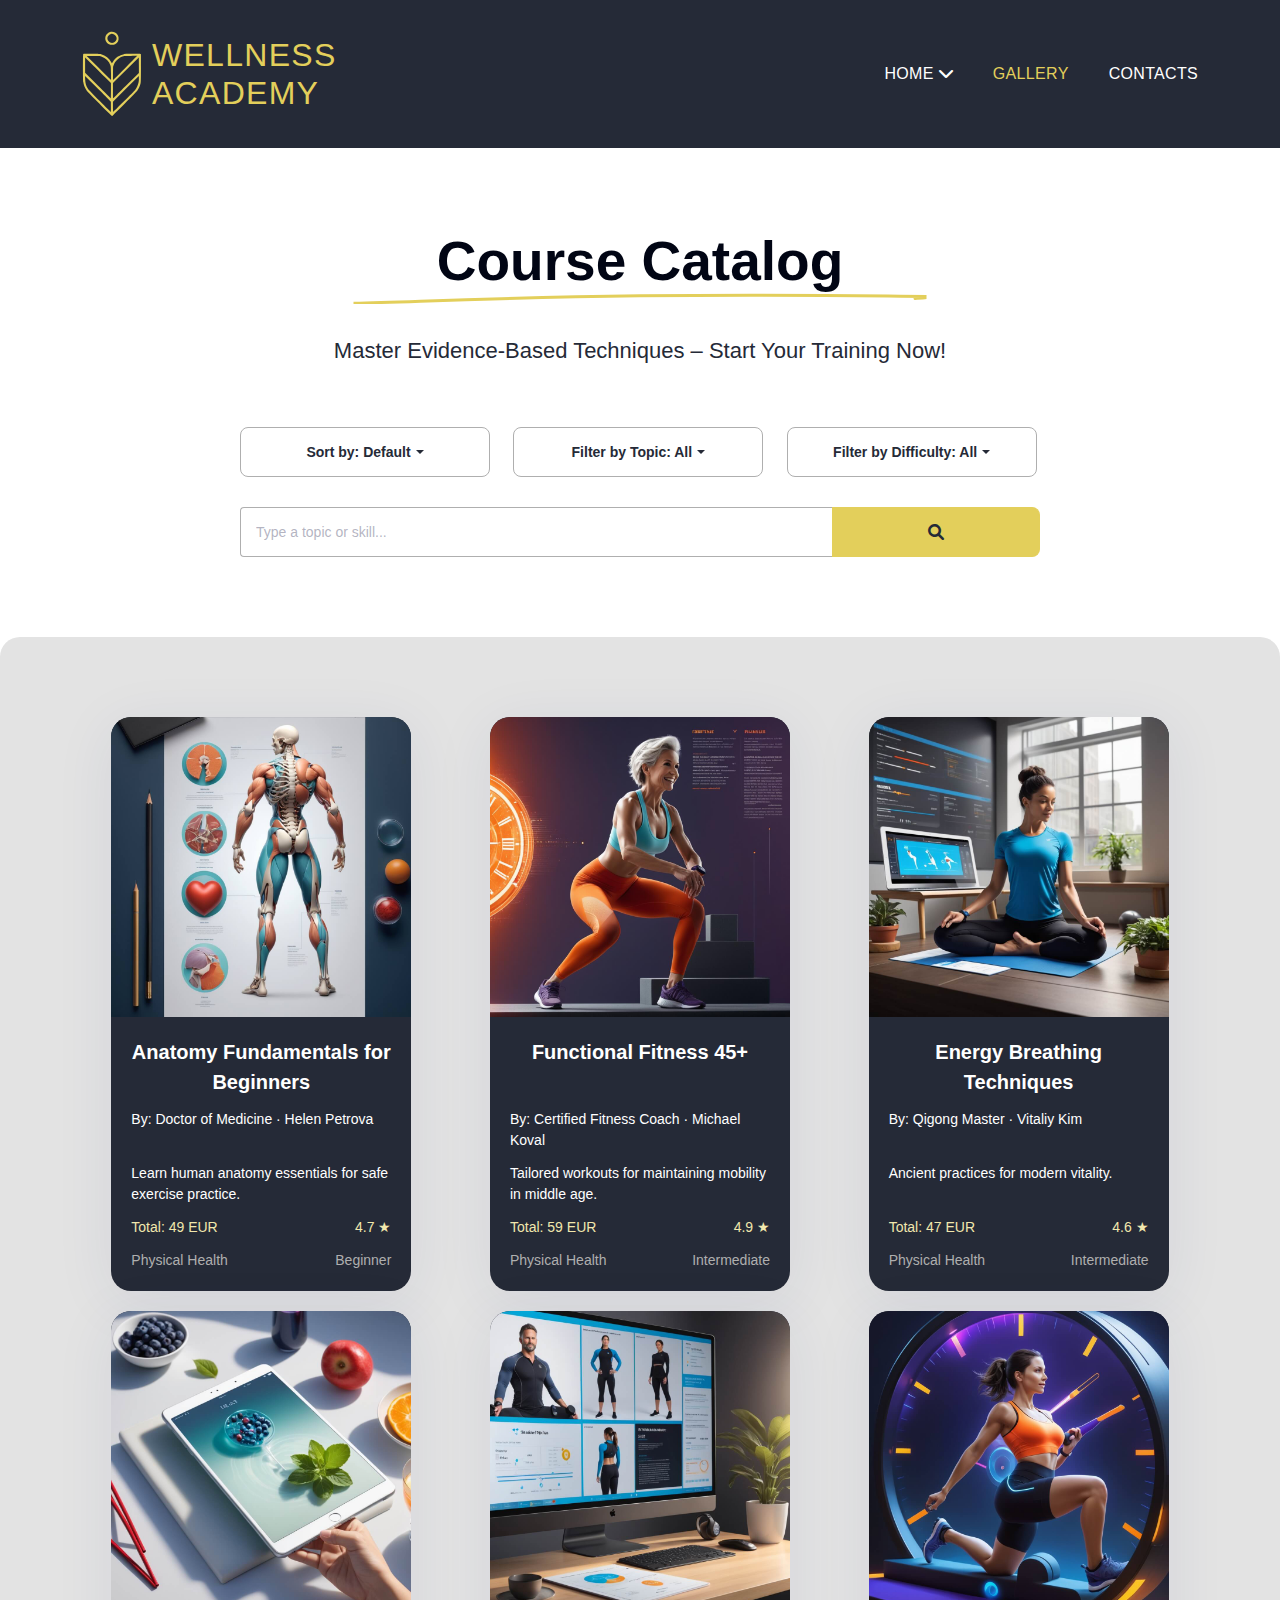
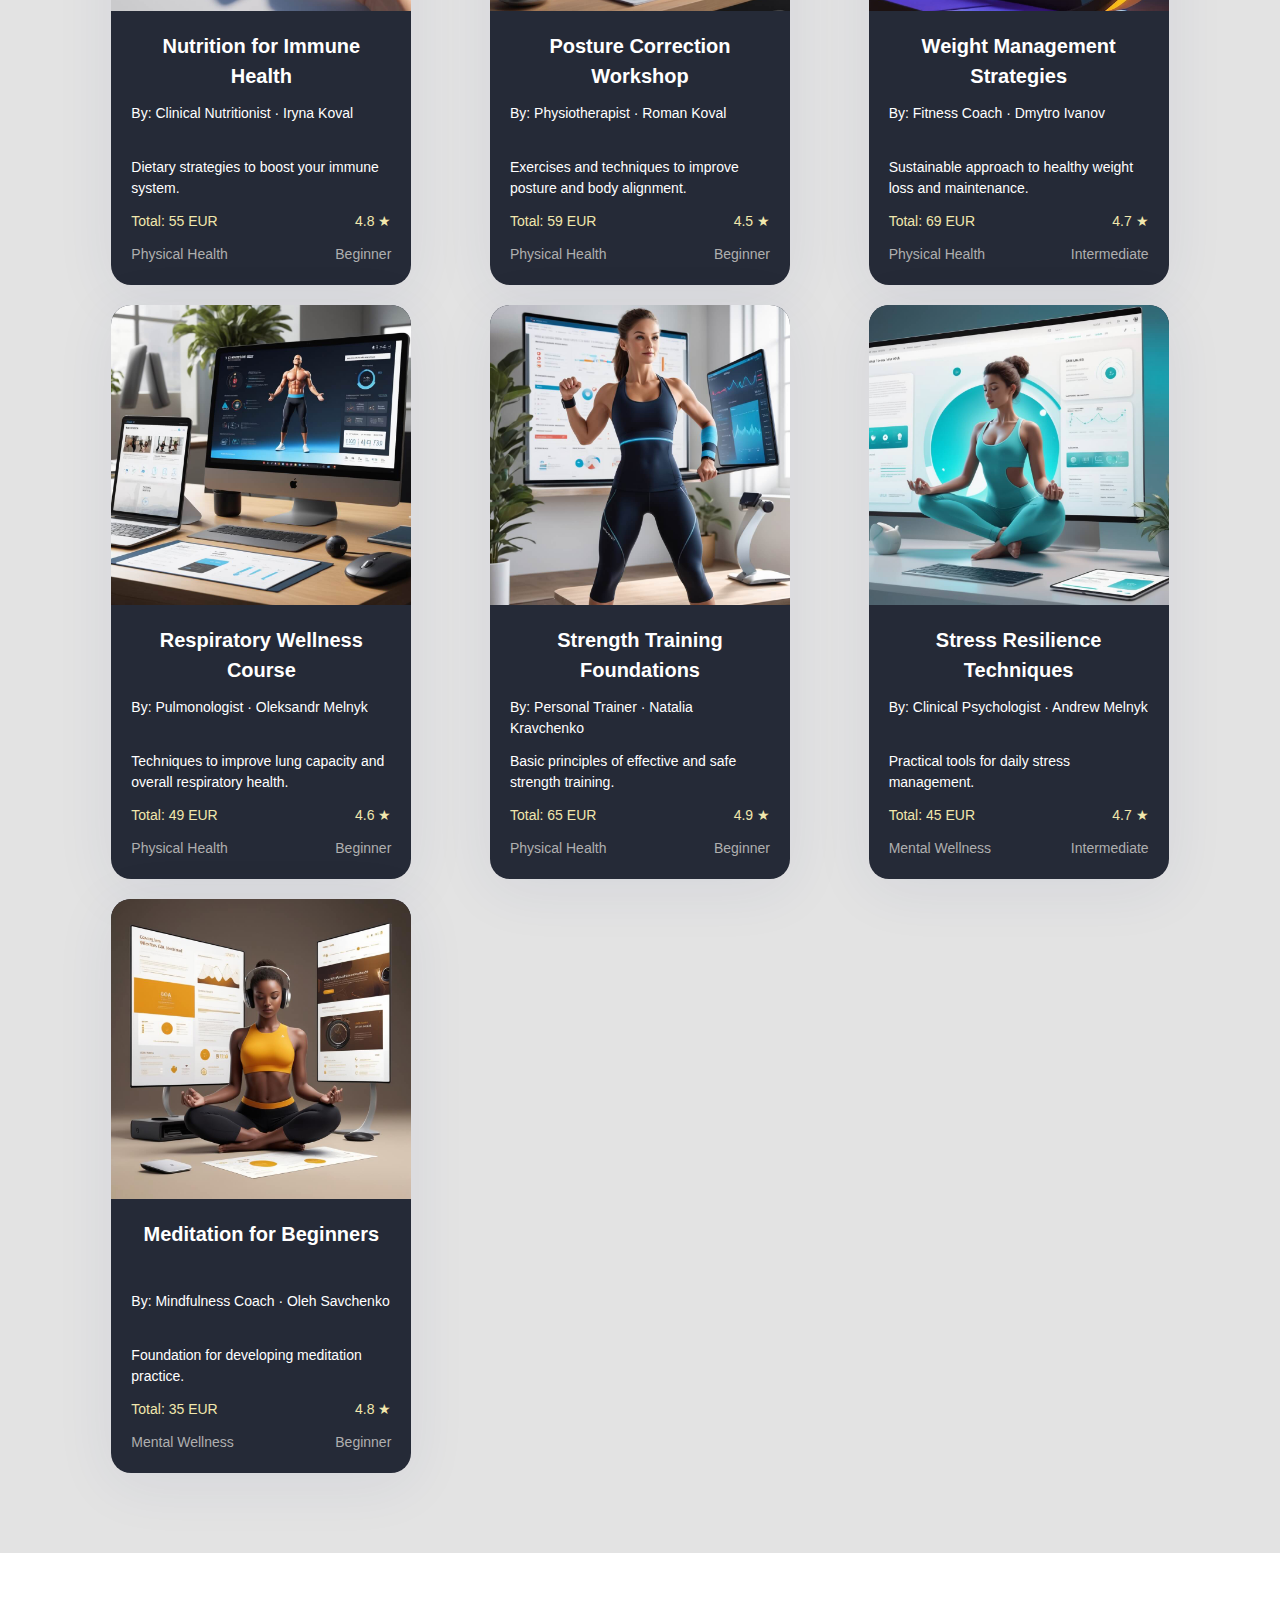
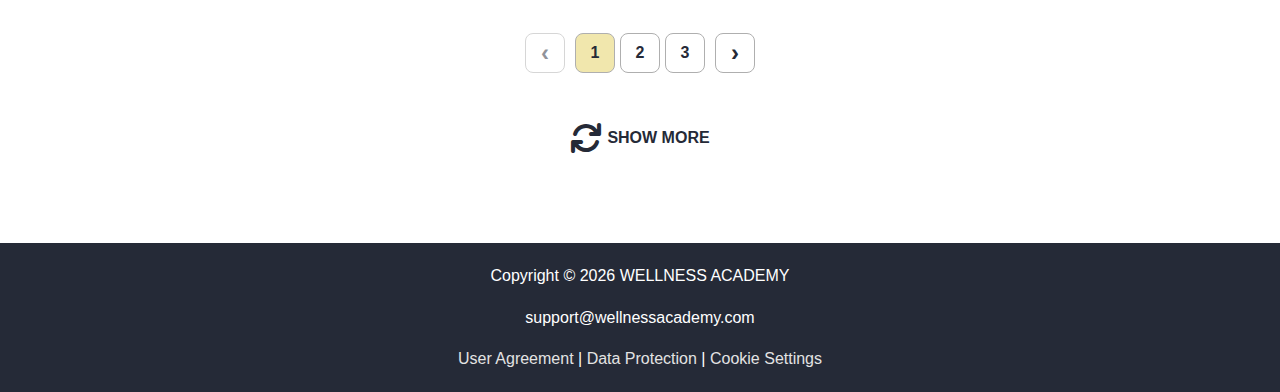
==== pages/gallery.html @ 2658b14a "fix-1" ====
<!doctype html>
<html lang="en" class="page">

<head>
  <meta charset="UTF-8" />
  <meta name="viewport" content="width=device-width, initial-scale=1.0" />
  <title>Gallery - WELLNESS ACADEMY</title>
  <base href="/" />
  <link rel="shortcut icon" href="/assets/favicon.ico" type="image/x-icon" />
  <link rel="stylesheet" href="/styles/styles.min.css">
  <link rel="stylesheet" href="https://cdnjs.cloudflare.com/ajax/libs/font-awesome/6.0.0-beta3/css/all.min.css" />
  <script src="../js/main.js" type="module" defer></script>
</head>

<body class="page__body">
  <header class="header">
    <div class="wrapper">
      <div class="header__content">
        <a href="/index.html" class="header__logo logo">
          <img class="logo-img" src="/assets/logo.svg" alt="WELLNESS ACADEMY Logo" />
          <h1 class="logo-text">
            WELLNESS
            <br />
            ACADEMY
          </h1>
        </a>
        <nav class="header__nav nav">
          <ul class="nav__list">
            <li class="nav__item">
              <a class="nav__link" href="/index.html">
                Home
                <i class="fas fa-chevron-down" id="dropdown-icon"></i>
              </a>
              <ul class="submenu">
                <li>
                  <a class="nav__link" href="/index.html#featured-courses">Featured Courses</a>
                </li>
                <li><a class="nav__link" href="/index.html#creators">Course Creators</a></li>
                <li><a class="nav__link" href="/index.html#guidePromo">Free Guide</a></li>
              </ul>
            </li>
            <li class="nav__item nav__item--active">
              <a class="nav__link" href="#">Gallery</a>
            </li>
            <li class="nav__item">
              <a class="nav__link" href="contacts.html">Contacts</a>
            </li>
          </ul>
          <div class="header__mobile-menu">
            <i class="fas fa-bars"></i>
          </div>
        </nav>
      </div>
    </div>
  </header>

  <main class="main-content gallery-page">
    <section class="section gallery-controls">
      <div class="wrapper">
        <h2 class="section__title gallery-controls__title">
          Course Catalog
          <svg xmlns="http://www.w3.org/2000/svg" width="573" height="68" viewBox="0 0 573 68">
            <path
              d="M 0,67.32 c 71.625,-1.87 143.25,-5.78 286.5,-7.48 c 143.25,-1.7 217.74,0 286.5,0.68 c 13.752,0.136 -10.887,1.938 -11.46,2.04"
              fill="none" stroke="#E3CF5B" stroke-width="3" stroke-linecap="round" />
          </svg>
        </h2>
        <p class="section__subtitle gallery-controls__subtitle">
          Master Evidence-Based Techniques – Start Your Training Now!
        </p>
        <div class="gallery-controls__filters">
          <!-- Sorting -->
          <div class="gallery-controls__filter" id="sort-filter">
            <div class="gallery-controls__dropdown">
              <button type="button" class="gallery-controls__dropdown-toggle" aria-expanded="false"
                aria-controls="sort-dropdown">
                Sort by: Default <span class="gallery-controls__caret"></span>
              </button>
              <ul class="gallery-controls__dropdown-menu" role="menu" id="sort-dropdown">
                <li class="gallery-controls__dropdown-item">
                  <a href="#" class="gallery-controls__dropdown-link" data-sort="default">Default</a>
                </li>
                <li class="gallery-controls__dropdown-item">
                  <a href="#" class="gallery-controls__dropdown-link" data-sort="title-asc">Title (A - Z)</a>
                </li>
                <li class="gallery-controls__dropdown-item">
                  <a href="#" class="gallery-controls__dropdown-link" data-sort="title-desc">Title (Z - A)</a>
                </li>
                <li class="gallery-controls__dropdown-item">
                  <a href="#" class="gallery-controls__dropdown-link" data-sort="price-asc">Price (Low to High)</a>
                </li>
                <li class="gallery-controls__dropdown-item">
                  <a href="#" class="gallery-controls__dropdown-link" data-sort="price-desc">Price (High to Low)</a>
                </li>
                <li class="gallery-controls__dropdown-item">
                  <a href="#" class="gallery-controls__dropdown-link" data-sort="rating-desc">Rating (Higher to
                    Lower)</a>
                </li>
              </ul>
            </div>
          </div>
          <!-- Topic Filter -->
          <div class="gallery-controls__filter" id="topic-filter">
            <div class="gallery-controls__dropdown">
              <button type="button" class="gallery-controls__dropdown-toggle" aria-expanded="false"
                aria-controls="topic-dropdown">
                Filter by Topic: All <span class="gallery-controls__caret"></span>
              </button>
              <ul class="gallery-controls__dropdown-menu" role="menu" id="topic-dropdown">
                <li class="gallery-controls__dropdown-item">
                  <a href="#" class="gallery-controls__dropdown-link" data-filter="all">All</a>
                </li>
                <li class="gallery-controls__dropdown-item">
                  <a href="#" class="gallery-controls__dropdown-link" data-filter="mental wellness">Mental Wellness</a>
                </li>
                <li class="gallery-controls__dropdown-item">
                  <a href="#" class="gallery-controls__dropdown-link" data-filter="physical health">Physical Health</a>
                </li>
                <li class="gallery-controls__dropdown-item">
                  <a href="#" class="gallery-controls__dropdown-link" data-filter="specialized programs">Specialized
                    Programs</a>
                </li>
              </ul>
            </div>
          </div>
          <!-- Difficulty Filter -->
          <div class="gallery-controls__filter" id="difficulty-filter">
            <div class="gallery-controls__dropdown">
              <button type="button" class="gallery-controls__dropdown-toggle" aria-expanded="false"
                aria-controls="difficulty-dropdown">
                Filter by Difficulty: All <span class="gallery-controls__caret"></span>
              </button>
              <ul class="gallery-controls__dropdown-menu" role="menu" id="difficulty-dropdown">
                <li class="gallery-controls__dropdown-item">
                  <a href="#" class="gallery-controls__dropdown-link" data-filter="all">All</a>
                </li>
                <li class="gallery-controls__dropdown-item">
                  <a href="#" class="gallery-controls__dropdown-link" data-filter="beginner">Beginner</a>
                </li>
                <li class="gallery-controls__dropdown-item">
                  <a href="#" class="gallery-controls__dropdown-link" data-filter="intermediate">Intermediate</a>
                </li>
              </ul>
            </div>
          </div>
        </div>
        <!-- Search -->
        <div class="gallery-controls__search">
          <form role="search" class="gallery-controls__search-form">
            <div class="gallery-controls__search-group">
              <label for="search-courses" class="gallery-controls__search-label sr-only">Find a product</label>
              <input type="text" id="search-courses" name="query" placeholder="Type a topic or skill..."
                class="gallery-controls__search-input" />
              <button type="submit" id="search-course-button" class="gallery-controls__search-button">
                <i class="fa fa-search" title="Search"></i>
              </button>
            </div>
          </form>
        </div>
      </div>
    </section>

    <section class="courses">
      <div class="wrapper wrapper--fluid">
        <div id="gallery-cards-container" class="courses__container">
          <!-- Cards will be loaded here by JavaScript -->
        </div>
      </div>
    </section>

    <section class="section pagination">
      <div class="wrapper">
        <div class="pagination__buttons">
          <button id="prev-page" class="pagination__button pagination__button--prev">‹</button>
          <div class="pagination__numbers">
            <!-- Page numbers will be added here -->
          </div>
          <button id="next-page" class="pagination__button pagination__button--next">›</button>
        </div>
        <div class="pagination__load-more">
          <button id="load-more-btn" class="pagination__load-button">
            <i class="fa fa-sync pagination__load-icon" aria-hidden="true"></i>
            <span class="pagination__load-text">Show More</span>
          </button>
        </div>
      </div>
    </section>
  </main>

  <footer class="footer">
    <div class="footer__content">
      <p class="footer__copyright">
        Copyright © <span id="current-year"></span> WELLNESS ACADEMY
      </p>

      <div class="footer__contact">
        <a href="mailto:support@wellnessacademy.com" class="footer__email">support@wellnessacademy.com</a>
      </div>

      <div class="footer__links">
        <a href="/terms" class="footer__link">User Agreement</a> |
        <a href="/privacy" class="footer__link">Data Protection</a> |
        <a href="/cookies" class="footer__link">Cookie Settings</a>
      </div>
    </div>
  </footer>
</body>

</html>
---- styles/styles.min.css ----
﻿:root{--header-height: 80px}.course-card-row,.detailed-hero__text-content,.detailed-hero__meta,.detailed__enrollment-rating,.creators__slider,.creators__slider .slider-button,.creators .creator-card,.featured__container,.hero,.hero__content,.social-icons,.popup-content{display:flex;align-items:center;justify-content:center}.contacts__container,.contacts__info,.courses__container,.gallery-controls__filters,.detailed-hero__content,.featured-card,.header__content{display:grid;align-items:center}.section__title svg{position:absolute;bottom:-10px;left:50%;max-width:100%;transform:translateX(-50%)}@media(width <= 992px){.section__title svg{width:80%}}@media(width <= 768px){.section__title svg{width:70%}}@media(width <= 480px){.section__title svg{bottom:-30px;width:60%}}.gallery-controls__search-input,.form-group .form-field,.form-group textarea{width:100%;padding:12px 15px;border:1px solid #afafaf;border-radius:4px;font-size:1.6rem;outline:none;transition:all .3s ease-in-out}@media(width <= 480px){.gallery-controls__search-input,.form-group .form-field,.form-group textarea{padding:10px 12px;font-size:1.4rem}}.gallery-controls__search-input:focus,.form-group .form-field:focus,.form-group textarea:focus{border-color:#e3cf5b;box-shadow:0 0 0 .2rem rgba(227,207,91,.2);outline:none}.gallery-controls__search-input::placeholder,.form-group .form-field::placeholder,.form-group textarea::placeholder{color:rgba(105,105,132,.5);font-size:1.4rem}.gallery-controls__search-input:focus::placeholder,.form-group .form-field:focus::placeholder,.form-group textarea:focus::placeholder{opacity:.7}.detailed-content__block-title,.detailed-instructor__title{position:relative;color:#252a37;font-family:"Helvetica Neue",sans-serif;font-size:2.4rem;margin-bottom:2rem;padding-bottom:1rem}.detailed-content__block-title::after,.detailed-instructor__title::after{position:absolute;bottom:0;left:0;width:60px;height:3px;background:#e3cf5b;content:""}.detailed-instructor__card-name,.featured-card__title{color:#252a37;font-family:"Montserrat",sans-serif;font-size:3rem;font-weight:700;line-height:1.2}@media(width <= 768px){.detailed-instructor__card-name,.featured-card__title{font-size:2rem}}@media(width <= 480px){.detailed-instructor__card-name,.featured-card__title{font-size:1.6rem}}.detailed-instructor__card-role,.featured-card__description{color:#696984;font-family:"Poppins",sans-serif;font-size:2rem;font-weight:400;line-height:1.5}@media(width <= 768px){.detailed-instructor__card-role,.featured-card__description{font-size:1.6rem}}@media(width <= 480px){.detailed-instructor__card-role,.featured-card__description{font-size:1.4rem}}.detailed-instructor__card-bio,.featured-card__promo{color:#696984;font-size:1.6rem}@media(width <= 768px){.detailed-instructor__card-bio,.featured-card__promo{font-size:1.4rem}}@media(width <= 480px){.detailed-instructor__card-bio,.featured-card__promo{font-size:1.2rem}}.detailed-hero,.hero{height:calc(100vh - var(--header-height));min-height:450px}@media(width <= 768px){.detailed-hero,.hero{height:calc(100vh - var(--header-height));min-height:400px}}@media(width <= 480px){.detailed-hero,.hero{height:auto;min-height:30vh}}html{line-height:1.15;font-family:sans-serif;text-size-adjust:100%}body{margin:0}p{margin:0}main{display:block;margin:0}article,aside,details,figcaption,figure,footer,header,hgroup,main,menu,nav,section,summary{display:block}audio,canvas,progress,video{display:inline-block;vertical-align:baseline}audio:not([controls]){display:none;height:0}[hidden],template{display:none}a{text-decoration:none;background-color:rgba(0,0,0,0)}a:active,a:hover{outline:0}abbr[title]{border-bottom:1px dotted}b,strong{font-weight:bold}dfn{font-style:italic}h1,h2,h3,h4,h5,h6,p{margin:0}mark{background:#ff0;color:#000}small{font-size:80%}sub,sup{font-size:75%;line-height:0;position:relative;vertical-align:baseline}sup{top:-0.5em}sub{bottom:-0.25em}img{border:0}svg:not(:root){overflow:hidden}figure{margin:1em 40px}hr{box-sizing:content-box;height:0}pre{overflow:auto}code,kbd,pre,samp{font-family:monospace;font-size:1em}button,input,optgroup,select,textarea{color:inherit;font:inherit;margin:0}button{overflow:visible}button,select{text-transform:none}button,html input[type=button],input[type=reset],input[type=submit]{appearance:button;cursor:pointer}button[disabled],html input[disabled]{cursor:default}input{line-height:normal}button::-moz-focus-inner,input::-moz-focus-inner{border:0;padding:0}input[type=checkbox],input[type=radio]{box-sizing:border-box;padding:0}input[type=number]::-webkit-inner-spin-button,input[type=number]::-webkit-outer-spin-button{height:auto}input[type=search]{appearance:textfield;box-sizing:content-box}input[type=search]::-webkit-search-cancel-button,input[type=search]::-webkit-search-decoration{appearance:none}fieldset{border:1px solid silver;margin:0 2px;padding:.35em .63em .75em}legend{border:0;padding:0}textarea{overflow:auto}optgroup{font-weight:bold}table{border-collapse:collapse;border-spacing:0}td,th{padding:0}ul{padding-left:0;list-style:none}*{box-sizing:border-box}.page{color:#696984;font-family:"Poppins",sans-serif;font-size:10px;font-style:normal;font-weight:400;line-height:1.5;min-height:100vh;scroll-behavior:smooth}.page__body{margin:0;padding:0;min-height:inherit}.page__body.no-scroll{position:fixed;width:100%;height:100%;overflow:hidden}.section{padding:80px 0;background-color:#fff}.section.pagination{margin-bottom:0;padding-bottom:0}@media(width <= 992px){.section{padding:65px 0}}@media(width <= 768px){.section{padding:50px 0}}@media(width <= 480px){.section{padding:35px 0}}.section__title{font-family:"Helvetica Neue",sans-serif;font-size:5.5rem;font-weight:700;line-height:1.2;text-align:center}@media(width <= 992px){.section__title{font-size:4.8rem}}@media(width <= 768px){.section__title{font-size:4rem}}@media(width <= 480px){.section__title{font-size:3.2rem}}.section__subtitle{color:#252a37;font-family:"Montserrat",sans-serif;font-size:2.2rem;font-weight:300;line-height:1.5;text-align:center}@media(width <= 992px){.section__subtitle{font-size:2rem}}@media(width <= 768px){.section__subtitle{font-size:1.8rem;line-height:1.4}}@media(width <= 480px){.section__subtitle{font-size:1.6rem;line-height:1.3}}.hero__content,.wrapper{width:100%;margin:0 auto;padding:0 15px;box-sizing:border-box;max-width:1146px}@media(width <= 768px){.hero__content,.wrapper{padding:0 20px;max-width:728px}}@media(width <= 480px){.hero__content,.wrapper{padding:0 15px;max-width:450px}}.header{padding:30px 0;color:#fff;background-color:#252a37}@media(width <= 480px){.header{padding:20px 0}}.header__content{gap:20px;grid-template-columns:250px auto;justify-content:space-between}.header__logo{grid-column:1/2}.header__nav{grid-column:2/-1;justify-items:end}.header__mobile-menu{display:none;background:none;border:none;cursor:pointer}.header__mobile-menu>i{color:#fff;font-size:32px}@media(width <= 768px){.header__mobile-menu{display:block}}@media(width <= 480px){.header__mobile-menu{display:block}}.footer{padding:20px 0;color:#fff;background:#252a37;font-size:16px;font-weight:300;line-height:1.6;text-align:center}.footer__content{display:flex;align-items:center;flex-direction:column;gap:16px}.footer__email{color:inherit;text-decoration:none;transition:all .3s ease-in-out}.footer__email:hover{color:#e3cf5b;text-decoration:underline}.footer__link{color:#e3e3e3;text-decoration:none;transition:all .3s ease-in-out}.footer__link:hover{color:#e3cf5b;text-decoration:underline}.logo{display:flex;align-items:center;gap:10px}.logo-img{width:60px;height:100%;object-fit:contain}.logo-text{color:#e3cf5b;font-family:"Helvetica Neue",sans-serif;font-size:3.2rem;font-weight:300;letter-spacing:.04em;line-height:1.2}@media(width <= 768px){.logo-text{font-size:2.5rem}}@media(width <= 480px){.logo-text{font-size:2rem}}.nav__link{color:inherit;font-size:1.6rem;font-weight:300;letter-spacing:.02em;line-height:1.2;text-decoration:none;text-transform:uppercase;transition:all .3s ease-in-out}.nav__link:hover{color:#e3cf5b;text-decoration:underline}.nav__link.active{color:#e3cf5b}.nav__item{position:relative;list-style:none}.nav__item--active>.nav__link{color:#e3cf5b}.nav__item .submenu{position:absolute;top:100%;left:0;display:none;width:max-content;padding:10px;background:#252a37;list-style:none}.nav__item .submenu .nav__link{display:block;padding:5px 10px;font-size:1.4rem}.nav__item .submenu.show{display:flex;flex-direction:column;gap:2em;padding-top:25px;z-index:5}.nav__item .submenu.show>li:not(:last-child){border-bottom:1px solid hsla(0,0%,100%,.1);margin-bottom:16px}.nav__list{display:flex;margin:0;align-items:center;gap:40px}@media(width <= 768px){.nav__list{display:none}}@media(width <= 480px){.nav__list{display:none}}.nav__list.open{position:fixed;display:flex;width:100%;height:calc(100vh - 140px);padding:20px;background:#252a37;flex-direction:column;inset:140px 0 0;overflow-y:auto;z-index:1000}@media(width <= 480px){.nav__list.open{top:120px;height:calc(100vh - 120px)}}.nav__list.open .nav__item{width:100%;padding:15px 0;border-bottom:1px solid hsla(0,0%,100%,.1)}.nav__list.open .nav__item>.nav__link{display:block;width:100%;color:inherit;font-size:1.8rem;text-decoration:none}.nav__list.open .nav__item .submenu{position:static;display:none;width:100%;padding:10px 0 0 20px;border:none}.nav__list.open .nav__item .submenu.show{display:block}.btn{display:flex;width:280px;height:50px;color:#252a37;align-items:center;background:#e3cf5b;border:1px solid #e3cf5b;border-radius:8px;box-sizing:border-box;cursor:pointer;font-family:"Helvetica Neue",sans-serif;font-size:1.6rem;font-weight:600;justify-content:center;line-height:2.2rem;text-decoration:none;transition:all .3s ease-in-out}.btn:hover{background:rgb(217.3,190.8,37.1)}.btn:disabled{cursor:not-allowed;opacity:.5}.btn:disabled:hover{background:#e3cf5b}@media(width <= 992px){.btn{width:240px;height:45px}}@media(width <= 768px){.btn{width:200px;height:42px;font-size:1.4rem;line-height:2rem}}@media(width <= 480px){.btn{width:100%;height:40px;border-radius:6px;line-height:1.8rem}}.form{display:flex;margin:0 auto;padding:32px;border-radius:8px;flex-direction:column;gap:24px;max-width:800px}@media(width <= 768px){.form{margin:0 auto;padding:24px;gap:20px;max-width:400px}}@media(width <= 480px){.form{padding:16px;gap:16px}}.form-row{display:grid;gap:20px;grid-template-columns:repeat(auto-fit, minmax(150px, 1fr))}@media(width <= 768px){.form-row{gap:14px}}@media(width <= 480px){.form-row{gap:10px;grid-template-columns:1fr}}.form-group{position:relative;display:flex;flex-direction:column;gap:8px;margin-bottom:10px}.form-group label{display:block;font-size:1.6rem;font-weight:600;line-height:1.5;margin-bottom:8px}@media(width <= 480px){.form-group label{font-size:1.6rem}}.form-group .form-field,.form-group textarea{color:#010514;background-color:#fff;border:1px solid #afafaf;transition:all .3s ease-in-out}.form-group .form-field::placeholder,.form-group textarea::placeholder{color:#696984}.form-group textarea{min-height:120px;resize:vertical}.form .field-error{position:absolute;top:100%;left:0;display:block;color:#f44336;font-size:1.2rem;min-height:1.2em;opacity:1;transform:translateY(3px)}.popup-overlay{position:fixed;top:0;left:0;display:flex;width:100%;height:100%;align-items:center;background-color:rgba(0,0,0,.5);justify-content:center;z-index:1000}.popup-content{width:90%;margin:0 auto;padding:30px;background:#fff;border-radius:8px;box-shadow:0 2px 10px rgba(0,0,0,.5);flex-direction:column;font-size:18px;gap:20px;line-height:1.6;max-width:600px;text-align:center}.popup-link{color:#252a37;transition:all .3s ease-in-out}.popup-link:hover{color:#e3cf5b;text-decoration:underline;text-underline-offset:2px}.social-icons{gap:40px}@media(width <= 480px){.social-icons{gap:20px}}.social-icons a{color:#252a37;transition:all .3s ease-in-out}.social-icons a:hover{color:#e3cf5b}.hero{position:relative;padding:20px;background-image:url("../assets/hero.jpg");background-position:center;background-repeat:no-repeat;background-size:cover;text-align:center}.hero::after{position:absolute;top:0;left:0;width:100%;height:100%;backdrop-filter:blur(10px);background:rgba(0,0,0,.15);content:"";mask-image:radial-gradient(circle, white 40%, transparent 100%);z-index:1}.hero__content{position:relative;height:100%;padding:20px;flex-direction:column;gap:60px;z-index:2}@media(width <= 992px){.hero__content{gap:50px}}@media(width <= 768px){.hero__content{gap:30px}}@media(width <= 480px){.hero__content{padding:15px;gap:15px}}.hero__title{position:relative;color:#fff;font-family:"Montserrat",sans-serif;font-size:6.6rem;font-weight:700;letter-spacing:.04em;line-height:1.2;text-shadow:2px 2px 14px rgba(0,0,0,.5);z-index:2}@media(width <= 992px){.hero__title{font-size:5.5rem}}@media(width <= 768px){.hero__title{font-size:4.5rem;line-height:1.3}}@media(width <= 480px){.hero__title{font-size:3.5rem;max-width:95%}}.hero__subtitle{color:#fff;font-family:"Poppins",sans-serif;font-size:2.6rem;font-weight:300;line-height:1.2;margin-bottom:40px;text-shadow:1px 1px 4px rgba(0,0,0,.5)}@media(width <= 992px){.hero__subtitle{font-size:2.4rem}}@media(width <= 768px){.hero__subtitle{font-size:2rem;margin-bottom:20px;max-width:90%}}@media(width <= 480px){.hero__subtitle{font-size:1.8rem;margin-bottom:15px;max-width:100%}}.hero__button{position:relative;margin:0 auto;z-index:2}.featured__container{flex-direction:column;gap:40px;margin-bottom:40px}@media(width <= 992px){.featured__container{gap:25px;margin-bottom:30px}}@media(width <= 768px){.featured__container{gap:20px;margin-bottom:20px}}.featured__title{position:relative;margin:0 0 40px;color:#010514}.featured__subtitle{position:relative;margin-bottom:40px}@media(width <= 768px){.featured__subtitle{margin-bottom:30px}}@media(width <= 480px){.featured__subtitle{margin-bottom:20px}}.featured-card{padding:40px;border-radius:20px;box-shadow:0px 10px 60px rgba(38,45,118,.08);gap:80px;grid-template-columns:minmax(300px, 1fr) 2fr}@media(width <= 768px){.featured-card{padding:30px;gap:40px}}@media(width <= 480px){.featured-card{padding:20px;gap:20px;grid-template-columns:1fr}}.featured-card__content{display:flex;flex-direction:column;gap:14px}@media(width <= 480px){.featured-card__content{gap:12px}}.featured-card:last-child{grid-template-columns:2fr minmax(300px, 1fr)}.featured-card:last-child .featured-card__content{order:-1}@media(width <= 480px){.featured-card:last-child{grid-template-columns:1fr}.featured-card:last-child .featured-card__content{order:0}}.featured-card__image-container{border-radius:20px;overflow:hidden}.featured-card__image{width:100%;object-fit:contain;transition:all .3s ease-in-out}.featured-card__image:hover{transform:scale(1.05)}@media(width <= 480px){.featured-card__image{max-height:200px;object-fit:cover;object-position:center top}}@media(width <= 768px){.featured-card__title{font-size:2rem}}@media(width <= 480px){.featured-card__title{font-size:1.6rem;margin-bottom:5px}}.featured-card__description{margin:0}@media(width <= 480px){.featured-card__description{margin-bottom:10px}}.featured-card__promo{margin:0}.featured-card__rating{display:flex;color:#e3cf5b;align-items:center;font-size:16px}@media(width <= 480px){.featured__enroll-button{padding:8px 16px;font-size:1.4rem;margin-bottom:14px}}.featured__more{margin:0 auto;font-size:2rem;font-weight:700;text-align:center;text-underline-offset:5px}.featured__link{color:#252a37;text-decoration:underline;transition:all .3s ease-in-out}.featured__link:hover{color:rgb(217.3,190.8,37.1);text-decoration:underline}.featured__link::after{content:"→";transition:all .3s ease-in-out}.featured__link:hover::after{transform:translateX(3px)}.creators{padding:60px 0;color:#fff;background-color:#252a37}@media(width <= 480px){.creators{padding:4rem 0}}.creators__title{color:#fff;margin-bottom:60px}@media(width <= 480px){.creators__title{margin-bottom:30px}}.creators__slider{position:relative;width:100%;padding:0 60px;margin-bottom:40px;overflow:hidden}.creators__slider .slider-button{position:absolute;top:50%;width:50px;height:50px;padding:15px;color:#e3cf5b;background-color:#696984;border:none;border-radius:50%;cursor:pointer;font-size:24px;transform:translateY(-50%);transition:all .3s ease-in-out;z-index:2}.creators__slider .slider-button:hover{color:#fff;background:#e3cf5b}.creators__slider .slider-button:disabled{cursor:not-allowed;opacity:.5;user-select:none}.creators__slider .slider-button:disabled:hover{background-color:#696984}.creators__slider .slider-button--prev{left:10px}.creators__slider .slider-button--next{right:10px}.creators__container{display:flex;width:100%;gap:20px;justify-content:flex-start;scroll-behavior:smooth;transition:transform .4s ease-in-out}@media(width <= 480px){.creators__container{padding:0 4rem;gap:14px}}.creators .creator-card{padding:15px;color:#e3e3e3;background-color:rgb(42.0432608696,47.7247826087,62.4967391304);border-radius:8px;box-shadow:0 4px 15px rgba(0,0,0,.2),0 0 0 1px rgba(227,207,91,.2),0 0 20px rgba(227,207,91,.1);flex:0 0 calc(25% - 1.5rem);flex-direction:column;font-size:2rem;gap:15px;justify-content:start;min-height:450px;text-align:center;transition:all .3s ease-in-out}@media(width <= 992px){.creators .creator-card{flex:0 0 calc(30% - 1rem);font-size:1.8rem;min-height:400px}}@media(width <= 480px){.creators .creator-card{padding:10px;flex:0 0 100%;font-size:1.4rem;min-height:300px}}.creators .creator-card:hover{background-color:rgba(37,42,55,.95);transform:translateY(-2px)}.creators .creator-card__image{width:200px;aspect-ratio:1/1;border-radius:20px;margin-bottom:15px;object-fit:cover}.creators .creator-card__role{font-weight:300;margin-bottom:20px}@media(width <= 480px){.creators .creator-card__role{margin-bottom:10px}}.creators .creator-card__link{display:inline-block;color:#e3cf5b;border-bottom:2px solid rgba(0,0,0,0);font-weight:500;margin-top:auto;text-decoration:none;transition:all .3s ease-in-out}.creators .creator-card__link:hover{text-decoration:underline;text-underline-offset:3px}.creators__pagination{display:flex;align-items:center;gap:8px;justify-content:center;min-height:20px;text-align:center}.creators .pagination-dot{display:inline-block;width:12px;height:12px;margin:0 5px;background-color:#696984;border-radius:50%;cursor:pointer;transition:all .3s ease-in-out}.creators .pagination-dot:hover:not(.active){outline:1px solid #e3cf5b;outline-offset:1px}.creators .pagination-dot.active{background-color:#e3cf5b}.creators .pagination-ellipsis{padding:0 .5rem;color:#696984;user-select:none}.detailed-hero{position:relative;max-height:750px;text-align:left}@media(width <= 768px){.detailed-hero{max-height:500px}}@media(width <= 480px){.detailed-hero{max-height:none}}.detailed-hero__content{width:100%;gap:2rem;grid-template-columns:minmax(300px, 1fr) 1fr}@media(width <= 480px){.detailed-hero__content{grid-template-columns:1fr}}.detailed-hero__image-container{width:100%}.detailed-hero__image{display:block;width:100%;height:auto;border-radius:20px;box-shadow:0px 10px 60px rgba(38,45,118,.08);object-fit:contain}@media(width <= 768px){.detailed-hero__image{margin:0 auto 2rem;max-height:280px}}.detailed-hero__text-content{width:100%;height:100%;flex-direction:column;gap:30px;justify-content:space-around}.detailed-hero__title{color:#010514}.detailed-hero__subtitle{padding:0 2rem;max-width:800px;opacity:.9}.detailed-hero__meta{width:100%;flex-wrap:wrap;font-size:1.6rem;justify-content:space-around}@media(width <= 768px){.detailed-hero__meta{align-items:flex-start;flex-direction:column;gap:1.5rem}}@media(width <= 480px){.detailed-hero__meta{align-items:center;font-size:1.4rem}}.detailed-hero__meta-item{display:flex;align-items:center;gap:.8rem}.detailed-hero__meta-item i{color:rgb(217.3,190.8,37.1);font-size:1.8rem}.detailed-content{padding:65px 0;background-color:#e3e3e3;border-radius:20px}.detailed-content__main{width:100%}.detailed-content__block{margin-bottom:60px}@media(width <= 768px){.detailed-content__block{margin-bottom:40px}}@media(width <= 480px){.detailed-content__block{margin-bottom:30px}}.detailed-content__block-title--main{font-size:3.2rem}.detailed-content__block-text{color:#252a37;font-size:1.6rem;line-height:1.5}.detailed-content__block-list{list-style:none;padding-left:30px}.detailed-content__block-item{position:relative;color:#010514;font-size:1.6rem;margin-bottom:1.5rem;padding-left:3rem}.detailed-content__block-item::before{position:absolute;top:-0.4rem;left:0;color:#e3cf5b;content:"•";font-size:2.4rem}.detailed-content__features{display:grid;gap:2rem;grid-template-columns:repeat(auto-fit, minmax(250px, 1fr));margin-bottom:4rem}@media(width <= 768px){.detailed-content__features{grid-template-columns:1fr}}.detailed-content__feature{padding:2rem;background:#fff;border-radius:20px;box-shadow:0px 10px 60px rgba(38,45,118,.08);transition:all .3s ease-in-out}.detailed-content__feature:hover{transform:translateY(-5px)}.detailed-content__feature-icon{color:rgb(217.3,190.8,37.1);font-size:2.4rem;margin-bottom:1rem}.detailed-content__feature-title{color:#252a37;font-size:1.8rem;margin-bottom:1rem}.detailed-content__feature-text{color:#696984;font-size:1.5rem}.detailed__enrollment{padding:3rem;background:#fff;border:0 solid #e3cf5b;border-radius:20px;border-width:3px 0;box-shadow:0px 10px 60px rgba(38,45,118,.08);text-align:center}.detailed__enrollment-price{color:#e3cf5b;font-family:"Montserrat",sans-serif;font-size:3rem;font-weight:bold;margin-bottom:1.5rem}.detailed__enrollment-rating{font-size:1.6rem;gap:1rem;margin-bottom:2rem}.detailed__enrollment-rating i{color:#e3cf5b}.detailed__enrollment-rating-value{color:#252a37}.detailed__enrollment-button{margin:0 auto}.detailed-instructor__title{font-size:3.2rem}.detailed-instructor__info{margin-top:2rem}.detailed-instructor__card{display:flex;padding:3rem;align-items:center;background:#fff;border-radius:20px;box-shadow:0px 10px 60px rgba(38,45,118,.08);gap:4rem}@media(width <= 768px){.detailed-instructor__card{flex-direction:column;text-align:center}}.detailed-instructor__card-image{width:200px;aspect-ratio:1/1;border:3px solid #f1e7ad;border-radius:50%;flex-shrink:0;object-fit:cover}.detailed-instructor__card-details{flex:1}.detailed-instructor__card-name{margin-bottom:.5rem}.detailed-instructor__card-role{color:rgb(217.3,190.8,37.1);font-style:italic;margin-bottom:15px}.guide{position:relative;text-align:center}.guide__content{margin:0 auto}.guide__title{position:relative;margin:0 0 40px;color:#010514}@media(width <= 480px){.guide__title{margin:0 0 30px}}.guide__subtitle{position:relative;margin-bottom:20px}@media(width <= 480px){.guide__subtitle{margin-bottom:15px}}.guide__note{display:block;color:#696984;font-size:1.2rem;margin-bottom:40px;opacity:.8}@media(width <= 768px){.guide__note{margin-bottom:30px}}@media(width <= 480px){.guide__note{margin-bottom:20px}}.guide__container{display:flex;margin:0 auto 60px;padding:0 20px;align-items:stretch;gap:30px;justify-content:space-between}@media(width <= 768px){.guide__container{padding:40px 0;background-image:url("../assets/guide.jpeg");background-position:center;background-repeat:no-repeat;background-size:cover}}@media(width <= 480px){.guide__container{padding:30px 0;background-color:#fff;background-image:none}}.guide__image{flex:1;max-width:400px;overflow:hidden}.guide__image img{width:100%;height:100%;border-radius:8px;object-fit:cover}@media(width <= 768px){.guide__image{display:none}}.guide__form{background-color:hsla(0,0%,100%,.95);box-shadow:0px 10px 60px rgba(38,45,118,.08);flex:1}.guide__form .form-group label{color:#252a37}.guide__form .form-group .form-field,.guide__form .form-group textarea{color:#010514}.guide__form .form-group{position:relative;margin-bottom:10px}.guide__form .field-error{position:absolute;top:100%;left:0;display:block;color:#f44336;font-size:1.2rem;margin-top:2px;opacity:1;z-index:10}.guide__form-button{align-self:center;margin-top:20px}.guide__social-title{position:relative;margin:0 0 40px;color:#010514}.guide__social-subtitle{font-size:1.6rem;margin-bottom:15px}.guide__social-link{font-size:4rem}@media(width <= 768px){.guide__social-link{font-size:3rem}}@media(width <= 480px){.guide__social-link{font-size:2.5rem}}.gallery-controls{display:flex;flex-direction:column;gap:2rem}.gallery-controls__title{position:relative;margin:0 0 40px;color:#010514}.gallery-controls__subtitle{margin-bottom:60px}@media(width <= 768px){.gallery-controls__subtitle{margin-bottom:40px}}.gallery-controls__filters{margin:0 auto 30px;gap:20px;grid-template-columns:repeat(3, minmax(250px, 1fr));max-width:800px}@media(width <= 768px){.gallery-controls__filters{gap:20px;grid-template-columns:repeat(2, minmax(250px, 1fr));justify-items:start;max-width:600px}}@media(width <= 480px){.gallery-controls__filters{gap:10px;grid-template-columns:1fr;margin-bottom:20px}}.gallery-controls__filter{display:flex;flex-direction:column;gap:.5rem}@media(width <= 480px){.gallery-controls__filter{width:100%}}@media(width <= 768px){.gallery-controls__filter:nth-child(2){justify-self:end}}@media(width <= 480px){.gallery-controls__filter:nth-child(2){justify-self:start}}.gallery-controls__dropdown{position:relative}.gallery-controls__dropdown-toggle{display:flex;width:280px;height:50px;color:#252a37;align-items:center;background:#e3cf5b;border:1px solid #e3cf5b;border-radius:8px;box-sizing:border-box;cursor:pointer;font-family:"Helvetica Neue",sans-serif;font-size:1.6rem;font-weight:600;justify-content:center;line-height:2.2rem;text-decoration:none;transition:all .3s ease-in-out;width:auto;padding:.75rem 1rem;background-color:#fff;border-color:#afafaf;font-size:1.4rem;min-width:250px}.gallery-controls__dropdown-toggle:hover{background:rgb(217.3,190.8,37.1)}.gallery-controls__dropdown-toggle:disabled{cursor:not-allowed;opacity:.5}.gallery-controls__dropdown-toggle:disabled:hover{background:#e3cf5b}@media(width <= 992px){.gallery-controls__dropdown-toggle{width:240px;height:45px}}@media(width <= 768px){.gallery-controls__dropdown-toggle{width:200px;height:42px;font-size:1.4rem;line-height:2rem}}@media(width <= 480px){.gallery-controls__dropdown-toggle{width:100%;height:40px;border-radius:6px;line-height:1.8rem}}@media(width <= 480px){.gallery-controls__dropdown-toggle{width:100%;padding:.75rem;font-size:1.6rem;min-width:auto}}.gallery-controls__dropdown-menu{position:absolute;top:100%;left:0;display:none;width:100%;padding:.5rem 0;background-color:#fff;border-radius:20px;box-shadow:0px 10px 60px rgba(38,45,118,.08);list-style:none;overflow:hidden;z-index:10}.gallery-controls__dropdown-item{margin:0;padding:0}.gallery-controls__dropdown-link{display:block;padding:.75rem 1rem;color:#252a37;font-size:1.4rem;text-decoration:none;transition:all .3s ease-in-out}.gallery-controls__dropdown-link:hover{background-color:#f1e7ad}.gallery-controls__dropdown.open .gallery-controls__dropdown-menu{display:block}.gallery-controls__caret{display:inline-block;border-left:4px solid rgba(0,0,0,0);border-right:4px solid rgba(0,0,0,0);border-top:4px solid;margin-left:.5rem;vertical-align:middle}.gallery-controls__search{width:100%;margin:0 auto;max-width:800px}@media(width <= 768px){.gallery-controls__search{max-width:600px}}.gallery-controls__search-form{display:flex}.gallery-controls__search-group{display:flex;width:100%}.gallery-controls__search-label{position:absolute;width:1px;height:1px;margin:-1px;padding:0;border:0;clip:rect(0, 0, 0, 0);overflow:hidden;white-space:nowrap}.gallery-controls__search-input{border-bottom-right-radius:0;border-color:#afafaf;border-right:0;border-top-right-radius:0;flex-grow:1}.gallery-controls__search-button{display:flex;width:280px;height:50px;color:#252a37;align-items:center;background:#e3cf5b;border:1px solid #e3cf5b;border-radius:8px;box-sizing:border-box;cursor:pointer;font-family:"Helvetica Neue",sans-serif;font-size:1.6rem;font-weight:600;justify-content:center;line-height:2.2rem;text-decoration:none;transition:all .3s ease-in-out;display:flex;align-items:center;border-bottom-left-radius:0;border-left:0;border-top-left-radius:0;justify-content:center}.gallery-controls__search-button:hover{background:rgb(217.3,190.8,37.1)}.gallery-controls__search-button:disabled{cursor:not-allowed;opacity:.5}.gallery-controls__search-button:disabled:hover{background:#e3cf5b}@media(width <= 992px){.gallery-controls__search-button{width:240px;height:45px}}@media(width <= 768px){.gallery-controls__search-button{width:200px;height:42px;font-size:1.4rem;line-height:2rem}}@media(width <= 480px){.gallery-controls__search-button{width:100%;height:40px;border-radius:6px;line-height:1.8rem}}@media(width <= 480px){.gallery-controls__search-button{width:50%}}.gallery-controls__search-button i{font-size:1.6rem}.no-results{padding:30px;color:#afafaf;font-size:1.8rem;grid-column:1/-1;text-align:center}@media(width <= 480px){.no-results{padding:20px;font-size:1.6rem}}.gallery-cards__container{display:grid;gap:2rem;grid-template-columns:repeat(auto-fill, minmax(300px, 1fr));margin-bottom:3rem}.course-card{display:flex;background:#fff;border-radius:20px;box-shadow:0 4px 15px rgba(0,0,0,.08);flex-direction:column;overflow:hidden;transition:all .3s ease-in-out}.course-card-link{display:block;color:inherit;cursor:pointer;text-decoration:none;transition:all .3s ease-in-out}.course-card-link:hover{border-radius:20px;box-shadow:0 0 0 2px #e3cf5b,2px 2px 100px 10px rgba(227,207,91,.3);transform:translateY(-2px)}.course-card-link:focus{box-shadow:0 0 0 2px #e3cf5b;outline:none}.course-card .course-image{width:100%;height:300px;border-bottom:3px solid #252a37;object-fit:cover}.course-card .course-info{display:flex;padding:1.5rem;flex:1;flex-direction:column}.course-card .course-info .course-title{color:#252a37;font-family:"Montserrat",sans-serif;font-size:1.4rem;margin-bottom:.8rem}.course-card .course-info .course-instructor{color:#696984;font-size:.9rem;margin-bottom:.5rem}.course-card .course-info .course-description{margin:.8rem 0;flex:1;line-height:1.5}.course-card .course-info .course-meta{display:flex;flex-wrap:wrap;font-size:.9rem;gap:1rem;margin-top:1rem}.course-card .course-info .course-meta span{display:flex;align-items:center;gap:.3rem}.course-card .course-info .course-meta span i{color:#252a37}.course-card .course-info .course-price{color:#e3cf5b;font-size:1.1rem;font-weight:700;margin-top:1rem}.course-card .course-info .course-promo{display:none}.pagination-controls{display:flex;padding:1rem 0;align-items:center;flex-direction:column;gap:1.5rem}.pagination-controls .pagination-buttons{display:flex;align-items:center;gap:1rem}.pagination-controls .pagination-buttons .pagination-btn{padding:.8rem 1.5rem;color:#252a37;background-color:#e3e3e3;border:1px solid #e3cf5b;border-radius:20px;cursor:pointer;font-family:"Poppins",sans-serif;font-size:1.6rem;transition:all .3s ease-in-out}.pagination-controls .pagination-buttons .pagination-btn:hover{color:#fff;background-color:#e3cf5b;border-color:#e3cf5b}.pagination-controls .pagination-buttons .pagination-btn:disabled{cursor:default;opacity:.5}.pagination-controls .pagination-buttons .page-numbers{display:flex;gap:.5rem}.pagination-controls .pagination-buttons .page-numbers .pagination-number{padding:.8rem 1.2rem;color:#252a37;background-color:#e3e3e3;border:1px solid #e3cf5b;border-radius:20px;cursor:pointer;font-family:"Poppins",sans-serif;font-size:1.6rem;transition:all .3s ease-in-out}.pagination-controls .pagination-buttons .page-numbers .pagination-number:hover,.pagination-controls .pagination-buttons .page-numbers .pagination-number.active{color:#fff;background-color:#e3cf5b;border-color:#e3cf5b}.pagination-controls .pagination-buttons .page-numbers .pagination-number:disabled{cursor:default;opacity:.5}.pagination-controls .load-more button.btn-load-more{display:flex;padding:.8rem 2rem;color:#252a37;align-items:center;background-color:#e3cf5b;border:1px solid #e3cf5b;border-radius:20px;cursor:pointer;font-family:"Poppins",sans-serif;font-size:1.6rem;gap:.5rem;transition:all .3s ease-in-out}.pagination-controls .load-more button.btn-load-more:hover{background-color:rgb(217.3,190.8,37.1)}.pagination-controls .load-more button.btn-load-more .load-more-icon{font-size:1.6rem}.pagination-controls .load-more button.btn-load-more:disabled{cursor:default;opacity:.5}.courses{padding:80px 0;background-color:#e3e3e3;border-radius:20px 20px 0 0}@media(width <= 768px){.courses{padding:60px 0}}@media(width <= 480px){.courses{padding:40px 0}}.courses__container{border-radius:20px;gap:20px;grid-template-columns:repeat(auto-fit, minmax(300px, 1fr));justify-items:center}@media(width <= 768px){.courses__container{gap:15px}}@media(width <= 480px){.courses__container{gap:10px;grid-template-columns:1fr;justify-items:stretch}}.course-card{width:300px;background-color:#252a37;border-radius:20px;box-shadow:0px 10px 60px rgba(38,45,118,.08);transition:all .3s ease-in-out}@media(width <= 992px){.course-card{width:280px}}@media(width <= 768px){.course-card{width:100%;max-width:280px}}@media(width <= 480px){.course-card{max-width:none}}.course-card:hover{transform:translateY(-5px)}.course-card-image{width:100%;aspect-ratio:1/1;object-fit:cover}@media(width <= 768px){.course-card-image{object-position:top}}.course-card-info{display:grid;padding:20px;color:#fff;font-size:1.4rem;gap:12px;grid-template-rows:60px 2fr 2fr 1fr 1fr}@media(width <= 768px){.course-card-info{padding:12px 20px}}@media(width <= 480px){.course-card-info{padding:10px 30px 16px;grid-template-rows:auto auto auto auto auto}}.course-card-title{font-size:2rem;text-align:center}@media(width <= 768px){.course-card-title{font-size:1.8rem}}.course-card-row{color:#f1e7ad;justify-content:space-between}.course-card-topic,.course-card-difficulty{color:#afafaf}@media(width <= 480px){.course-card-topic,.course-card-difficulty{font-size:1.2rem}}.pagination__buttons{display:flex;align-items:center;gap:1rem;justify-content:center;margin-bottom:40px}@media(width <= 768px){.pagination__buttons{margin-bottom:30px}}.pagination__numbers{display:flex;gap:.5rem}.pagination__button{display:flex;width:280px;height:50px;color:#252a37;align-items:center;background:#e3cf5b;border:1px solid #e3cf5b;border-radius:8px;box-sizing:border-box;cursor:pointer;font-family:"Helvetica Neue",sans-serif;font-size:1.6rem;font-weight:600;justify-content:center;line-height:2.2rem;text-decoration:none;transition:all .3s ease-in-out;width:40px;height:40px;background-color:#fff;border-color:#afafaf;font-size:24px}.pagination__button:hover{background:rgb(217.3,190.8,37.1)}.pagination__button:disabled{cursor:not-allowed;opacity:.5}.pagination__button:disabled:hover{background:#e3cf5b}@media(width <= 992px){.pagination__button{width:240px;height:45px}}@media(width <= 768px){.pagination__button{width:200px;height:42px;font-size:1.4rem;line-height:2rem}}@media(width <= 480px){.pagination__button{width:100%;height:40px;border-radius:6px;line-height:1.8rem}}@media(width <= 992px){.pagination__button{width:30px;height:30px}}.pagination__button--number{font-size:16px}@media(width <= 992px){.pagination__button--number{width:30px;height:30px}}.pagination__button--number.active{background-color:#f1e7ad}.pagination__button:disabled:hover{background-color:#fff}.pagination__load-more{display:flex;justify-content:center;margin-bottom:80px}@media(width <= 768px){.pagination__load-more{margin-bottom:40px}}.pagination__load-button{display:flex;width:280px;height:50px;color:#252a37;align-items:center;background:#e3cf5b;border:1px solid #e3cf5b;border-radius:8px;box-sizing:border-box;cursor:pointer;font-family:"Helvetica Neue",sans-serif;font-size:1.6rem;font-weight:600;justify-content:center;line-height:2.2rem;text-decoration:none;transition:all .3s ease-in-out;display:flex;align-items:center;background-color:#fff;border-color:#fff;gap:.5rem;text-transform:uppercase}.pagination__load-button:hover{background:rgb(217.3,190.8,37.1)}.pagination__load-button:disabled{cursor:not-allowed;opacity:.5}.pagination__load-button:disabled:hover{background:#e3cf5b}@media(width <= 992px){.pagination__load-button{width:240px;height:45px}}@media(width <= 768px){.pagination__load-button{width:200px;height:42px;font-size:1.4rem;line-height:2rem}}@media(width <= 480px){.pagination__load-button{width:100%;height:40px;border-radius:6px;line-height:1.8rem}}.pagination__load-button:disabled:hover{background-color:#fff}.pagination__load-icon{font-size:32px}.contacts .contacts__title{position:relative;color:#010514}.contacts__container{margin:60px 0;align-items:stretch;gap:40px;grid-template-columns:repeat(2, 1fr)}@media(width <= 768px){.contacts__container{margin:40px 0;gap:30px;grid-template-columns:1fr}}.contacts__info{height:100%;align-items:flex-start;gap:40px;grid-template-columns:repeat(auto-fit, minmax(300px, 1fr));margin-bottom:60px}@media(width <= 992px){.contacts__info{gap:30px}}@media(width <= 768px){.contacts__info{margin-bottom:40px}}@media(width <= 480px){.contacts__info{gap:25px;grid-template-columns:1fr}}.contacts__item{display:flex;color:#252a37;align-items:flex-start;font-size:1.6rem;gap:20px}@media(width <= 992px){.contacts__item{gap:15px}}@media(width <= 480px){.contacts__item{font-size:1.4rem;gap:12px}}.contacts__item i{color:rgb(217.3,190.8,37.1);font-size:2.4rem;margin-top:4px}@media(width <= 480px){.contacts__item i{font-size:2rem;margin-top:2px}}.contacts__item h3{font-family:"Montserrat",sans-serif;font-weight:500;margin-bottom:8px}.contacts__item a{color:#252a37;transition:all .3s ease-in-out}.contacts__item a:hover{color:#e3cf5b}.contacts__social{grid-column:1/3}@media(width <= 480px){.contacts__social{grid-column:1/-1}}.contacts__social-title{margin:0 0 20px;color:#010514;font-family:"Poppins",sans-serif;font-size:2.6rem;font-weight:600;justify-self:center;line-height:1.2}@media(width <= 480px){.contacts__social-title{margin:0 0 14px;font-size:2.2rem}}.contacts__social-link{font-size:2.4rem}@media(width <= 480px){.contacts__social-link{font-size:2rem}}.contacts__form-container{padding:80px 0;background-color:#e3e3e3;border-radius:20px 20px 0 0;overflow:hidden}@media(width <= 768px){.contacts__form-container{padding:60px 0}}@media(width <= 480px){.contacts__form-container{padding:40px 0}}.contacts__form-container h2{margin:0 0 40px;color:#252a37}@media(width <= 480px){.contacts__form-container h2{margin:0 0 24px}}.contacts__form{background-color:#fff;box-shadow:0px 10px 60px rgba(38,45,118,.08);margin:0 auto;padding:40px;max-width:800px}.contacts__form .form-group label{color:#252a37}.contacts__form .form-group .form-field,.contacts__form .form-group textarea{color:#010514}.contacts__form-button{align-self:center;margin-top:20px}.map-container{height:400px;border-radius:8px;box-shadow:0px 10px 60px rgba(38,45,118,.08);overflow:hidden}/*# sourceMappingURL=styles.min.css.map */
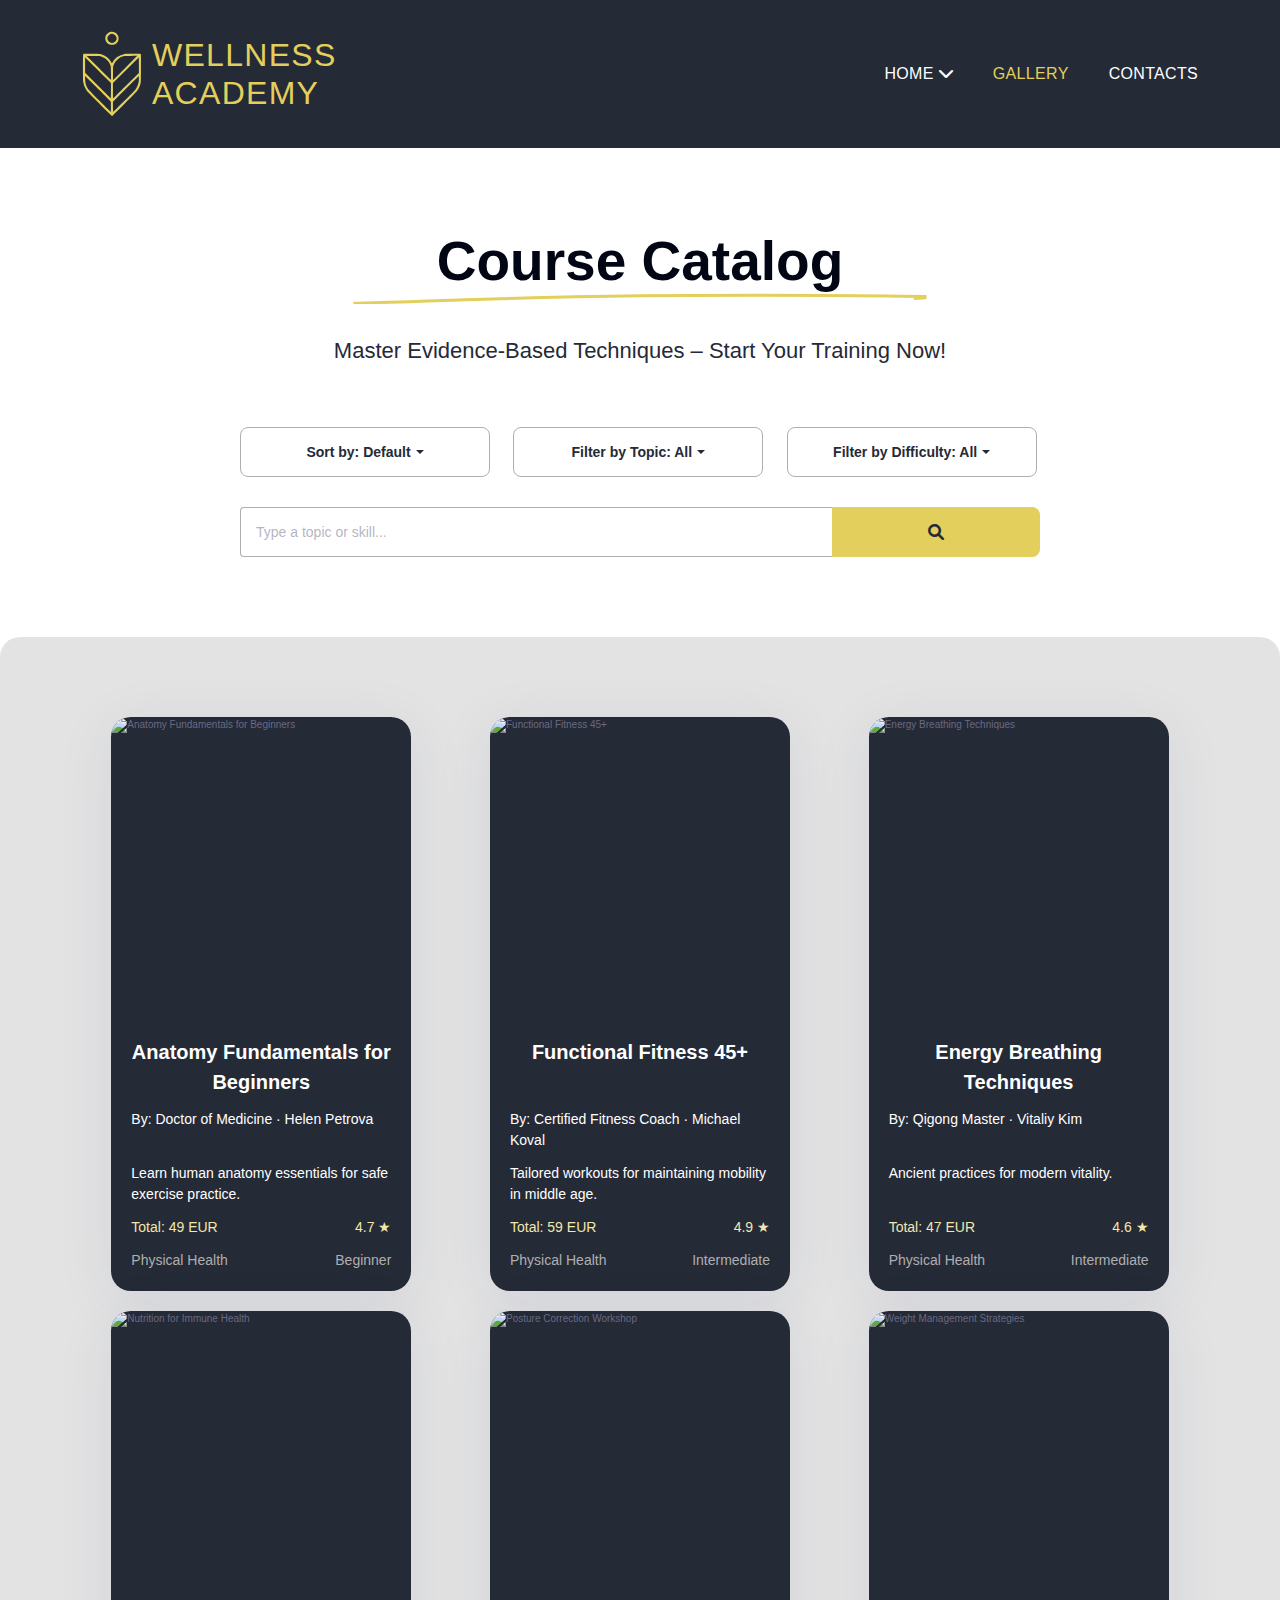
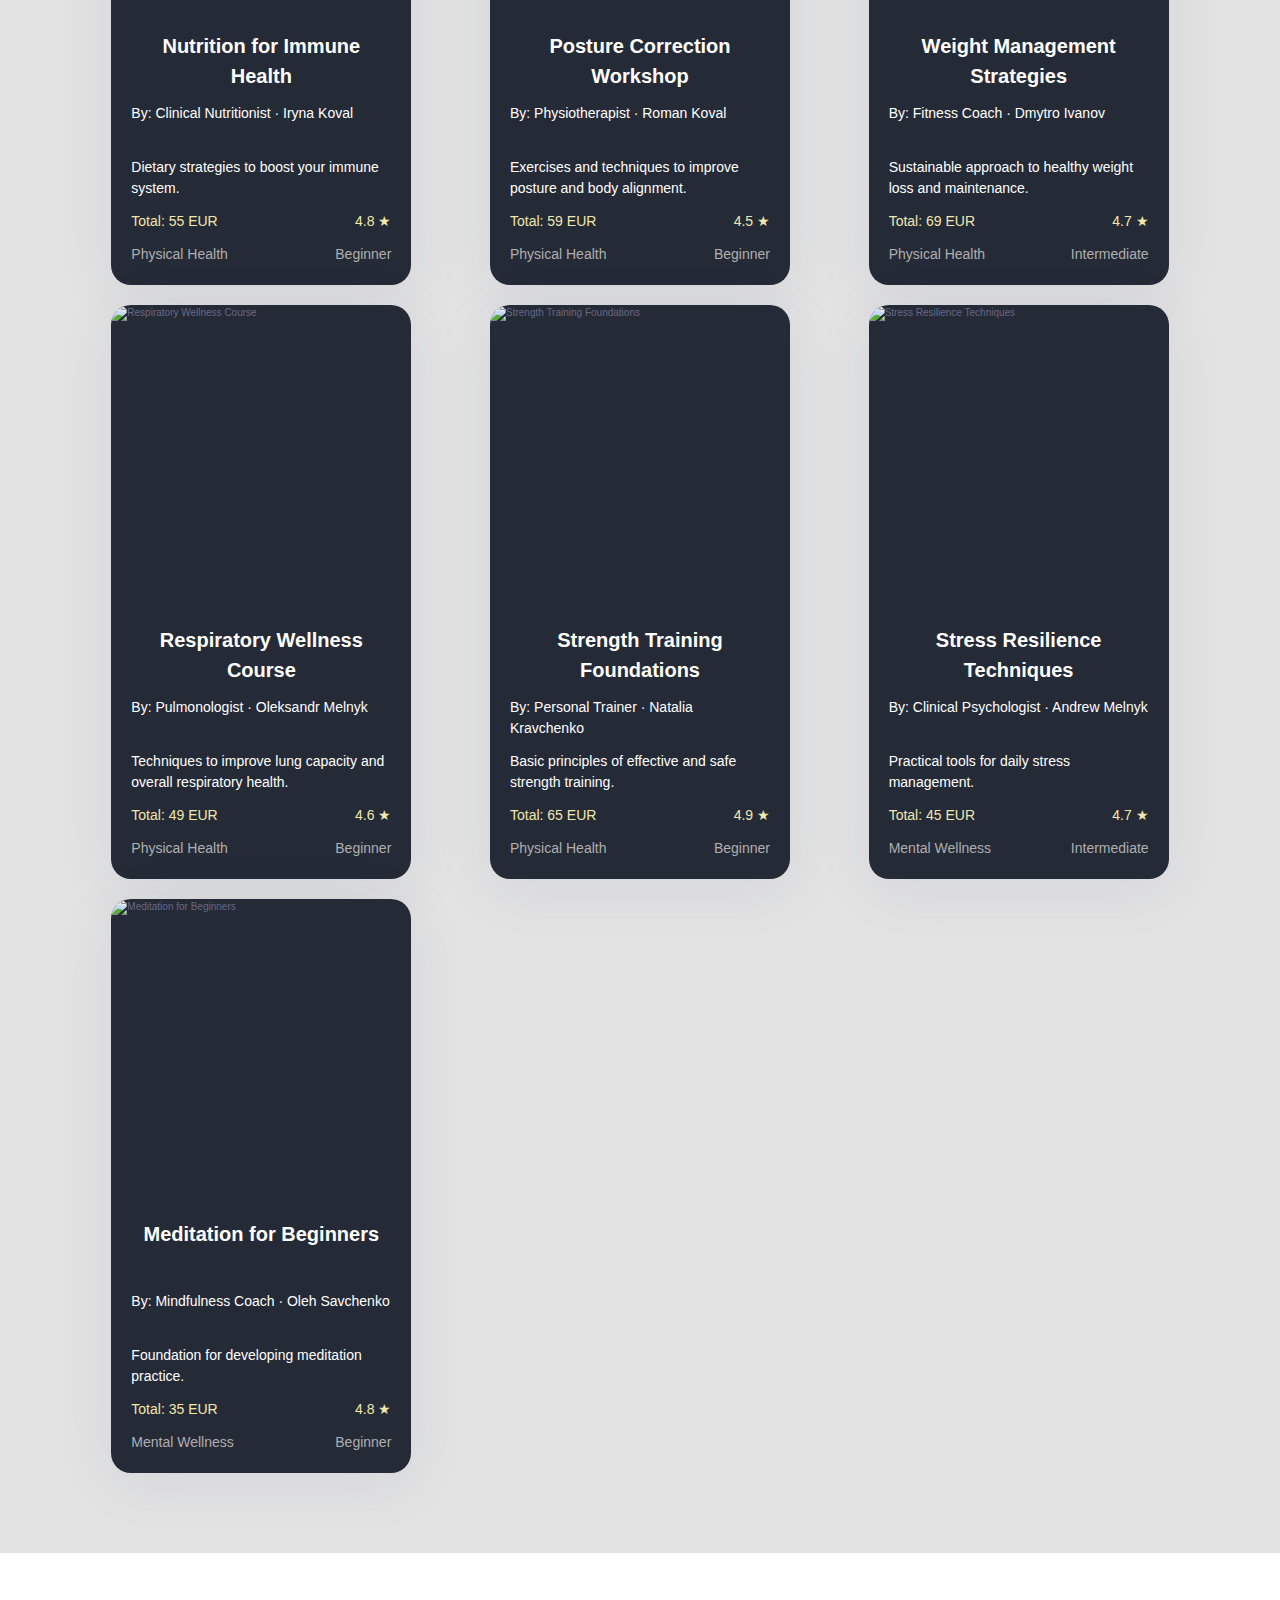
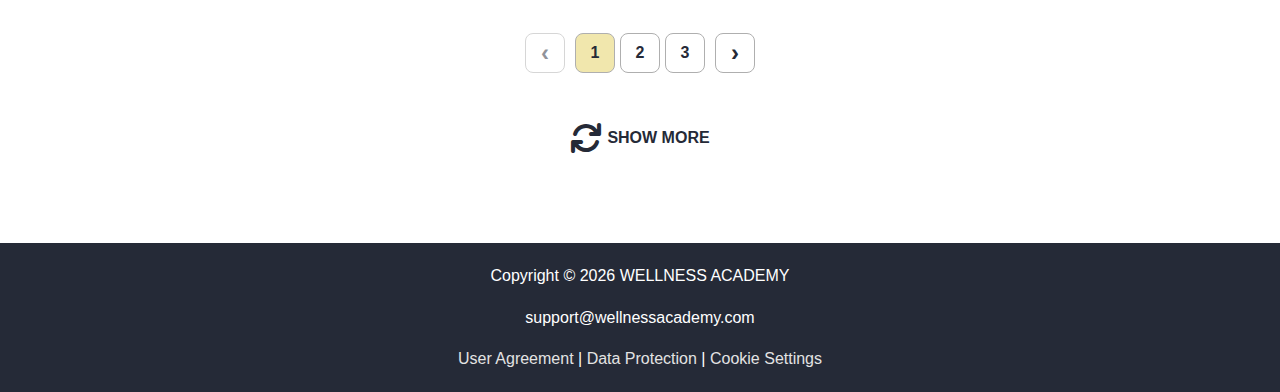
==== commit 92015b43: "href-2" ====
--- a/pages/gallery.html
+++ b/pages/gallery.html
@@ -5,7 +5,7 @@
   <meta charset="UTF-8" />
   <meta name="viewport" content="width=device-width, initial-scale=1.0" />
   <title>Gallery - WELLNESS ACADEMY</title>
-  <base href="/" />
+  <base href="./" />
   <link rel="shortcut icon" href="/assets/favicon.ico" type="image/x-icon" />
   <link rel="stylesheet" href="/styles/styles.min.css">
   <link rel="stylesheet" href="https://cdnjs.cloudflare.com/ajax/libs/font-awesome/6.0.0-beta3/css/all.min.css" />
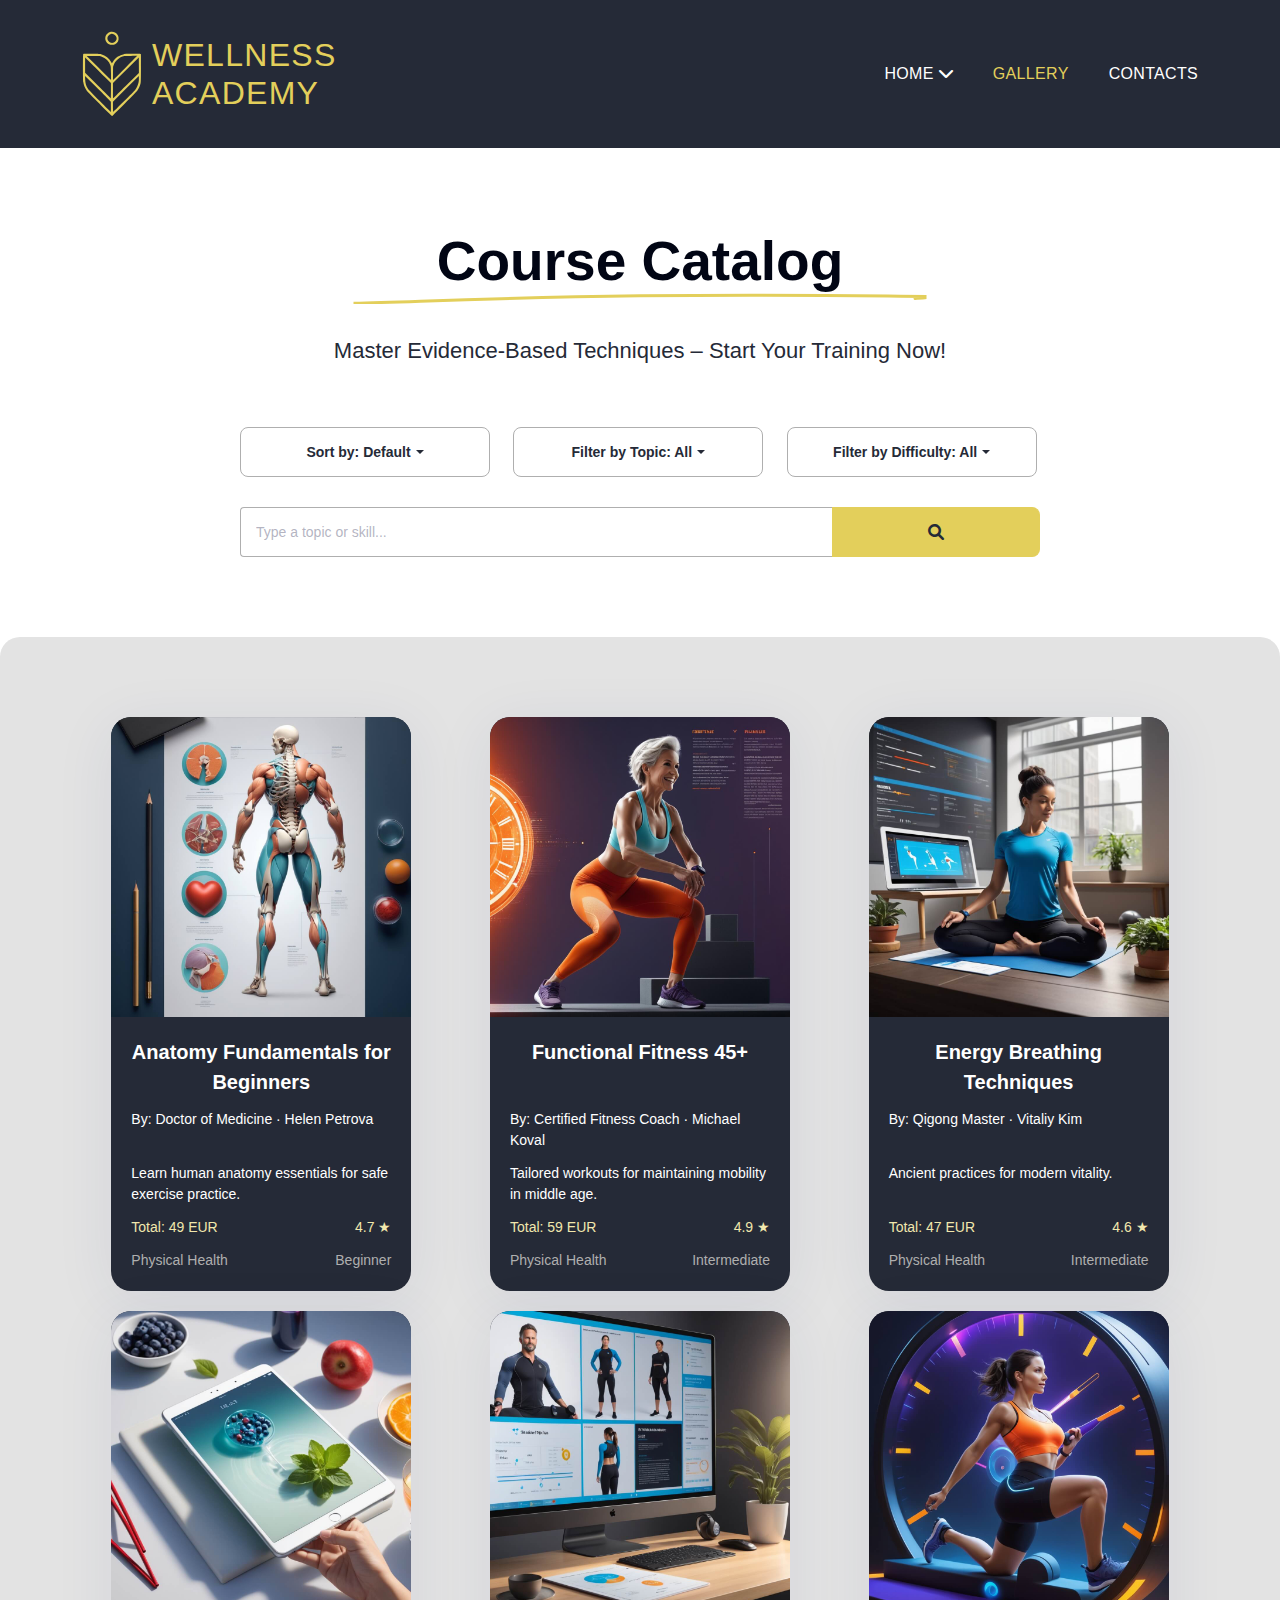
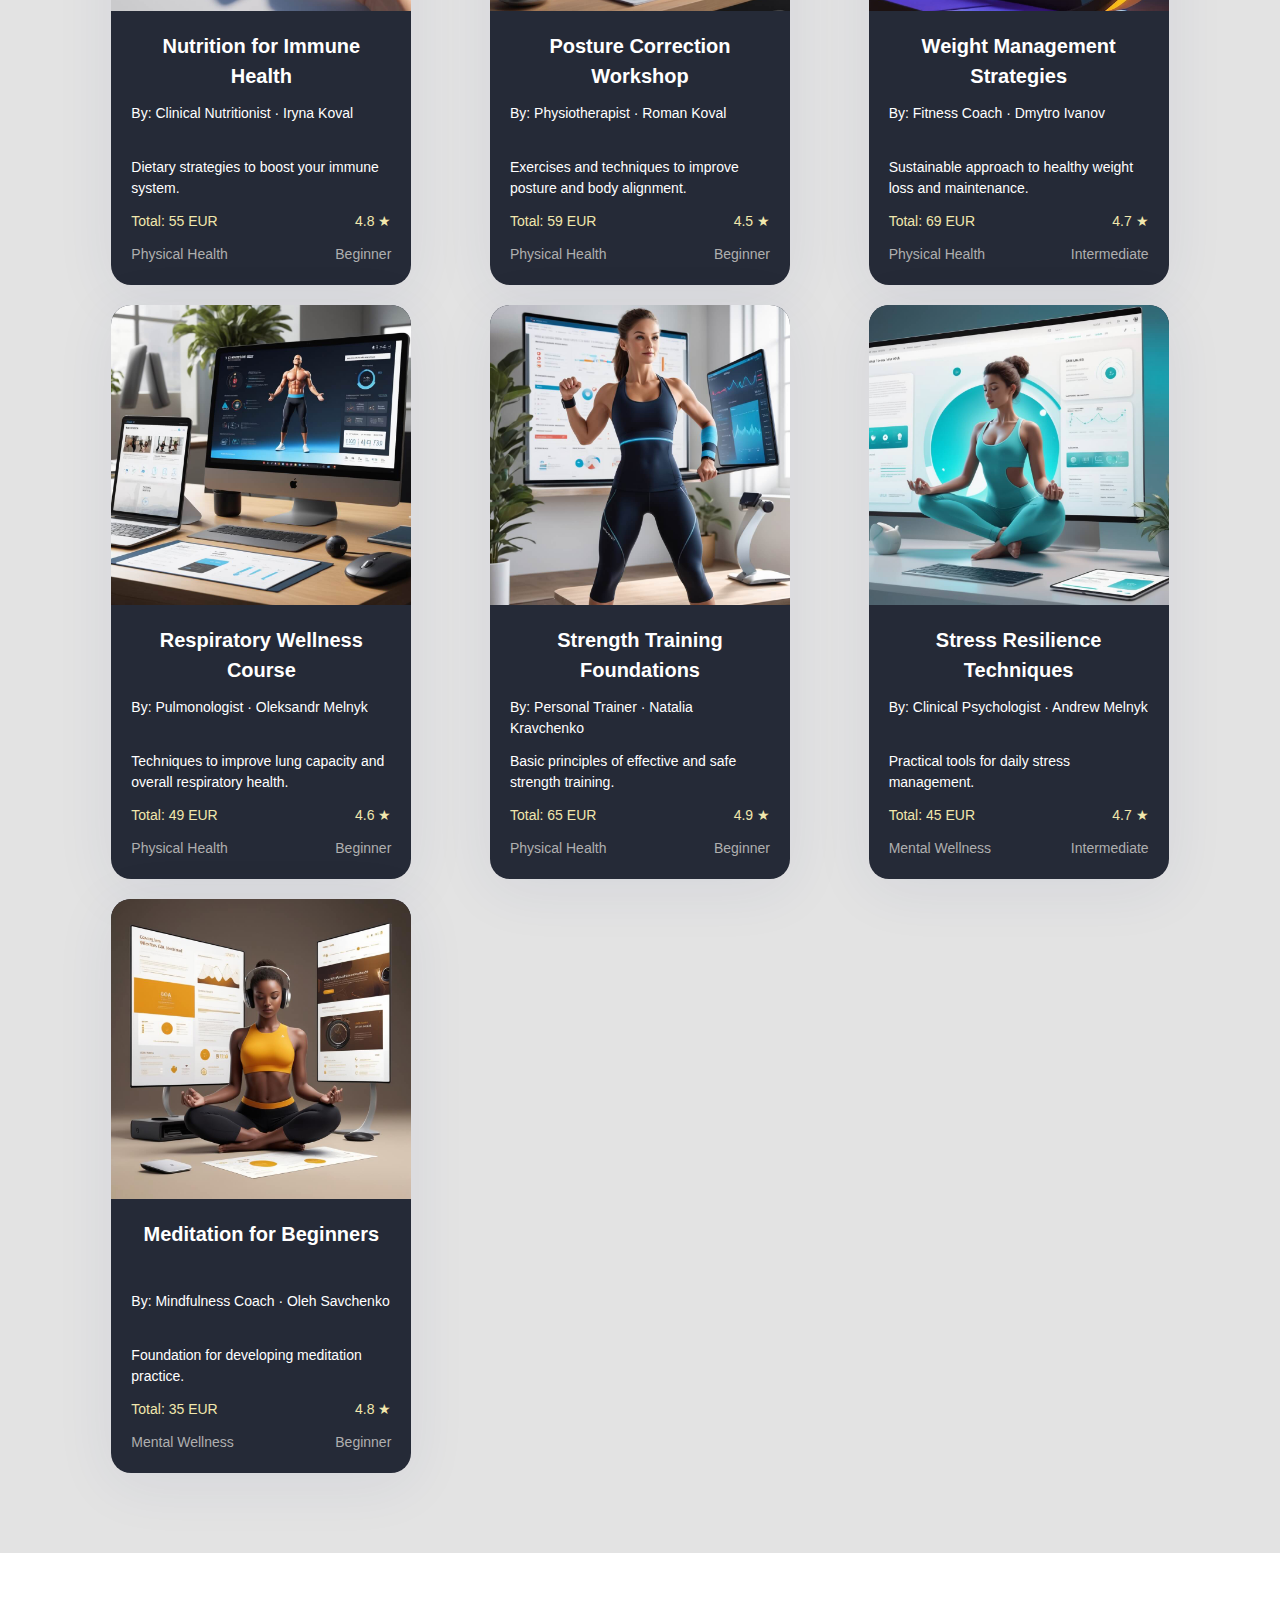
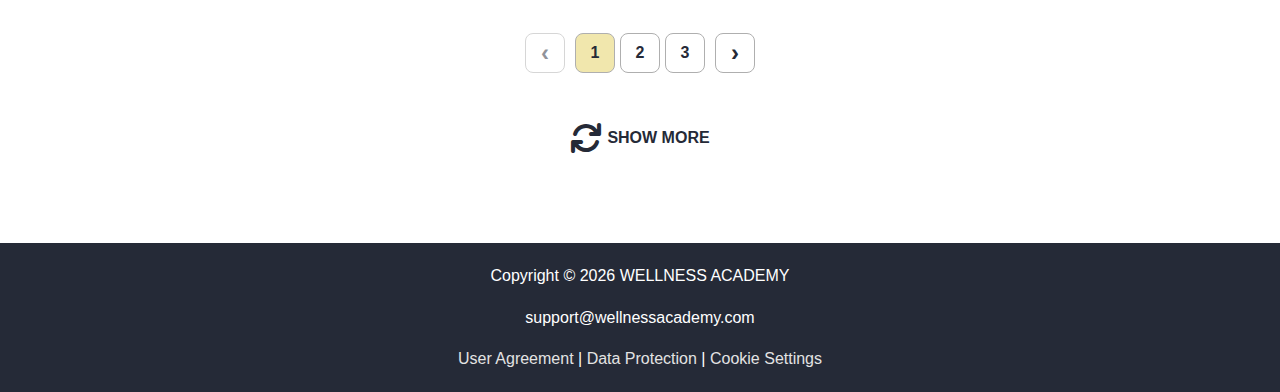
==== commit 20f2c617: "fix5" ====
--- a/pages/gallery.html
+++ b/pages/gallery.html
@@ -5,7 +5,7 @@
   <meta charset="UTF-8" />
   <meta name="viewport" content="width=device-width, initial-scale=1.0" />
   <title>Gallery - WELLNESS ACADEMY</title>
-  <base href="./" />
+  <base href="/" />
   <link rel="shortcut icon" href="/assets/favicon.ico" type="image/x-icon" />
   <link rel="stylesheet" href="/styles/styles.min.css">
   <link rel="stylesheet" href="https://cdnjs.cloudflare.com/ajax/libs/font-awesome/6.0.0-beta3/css/all.min.css" />
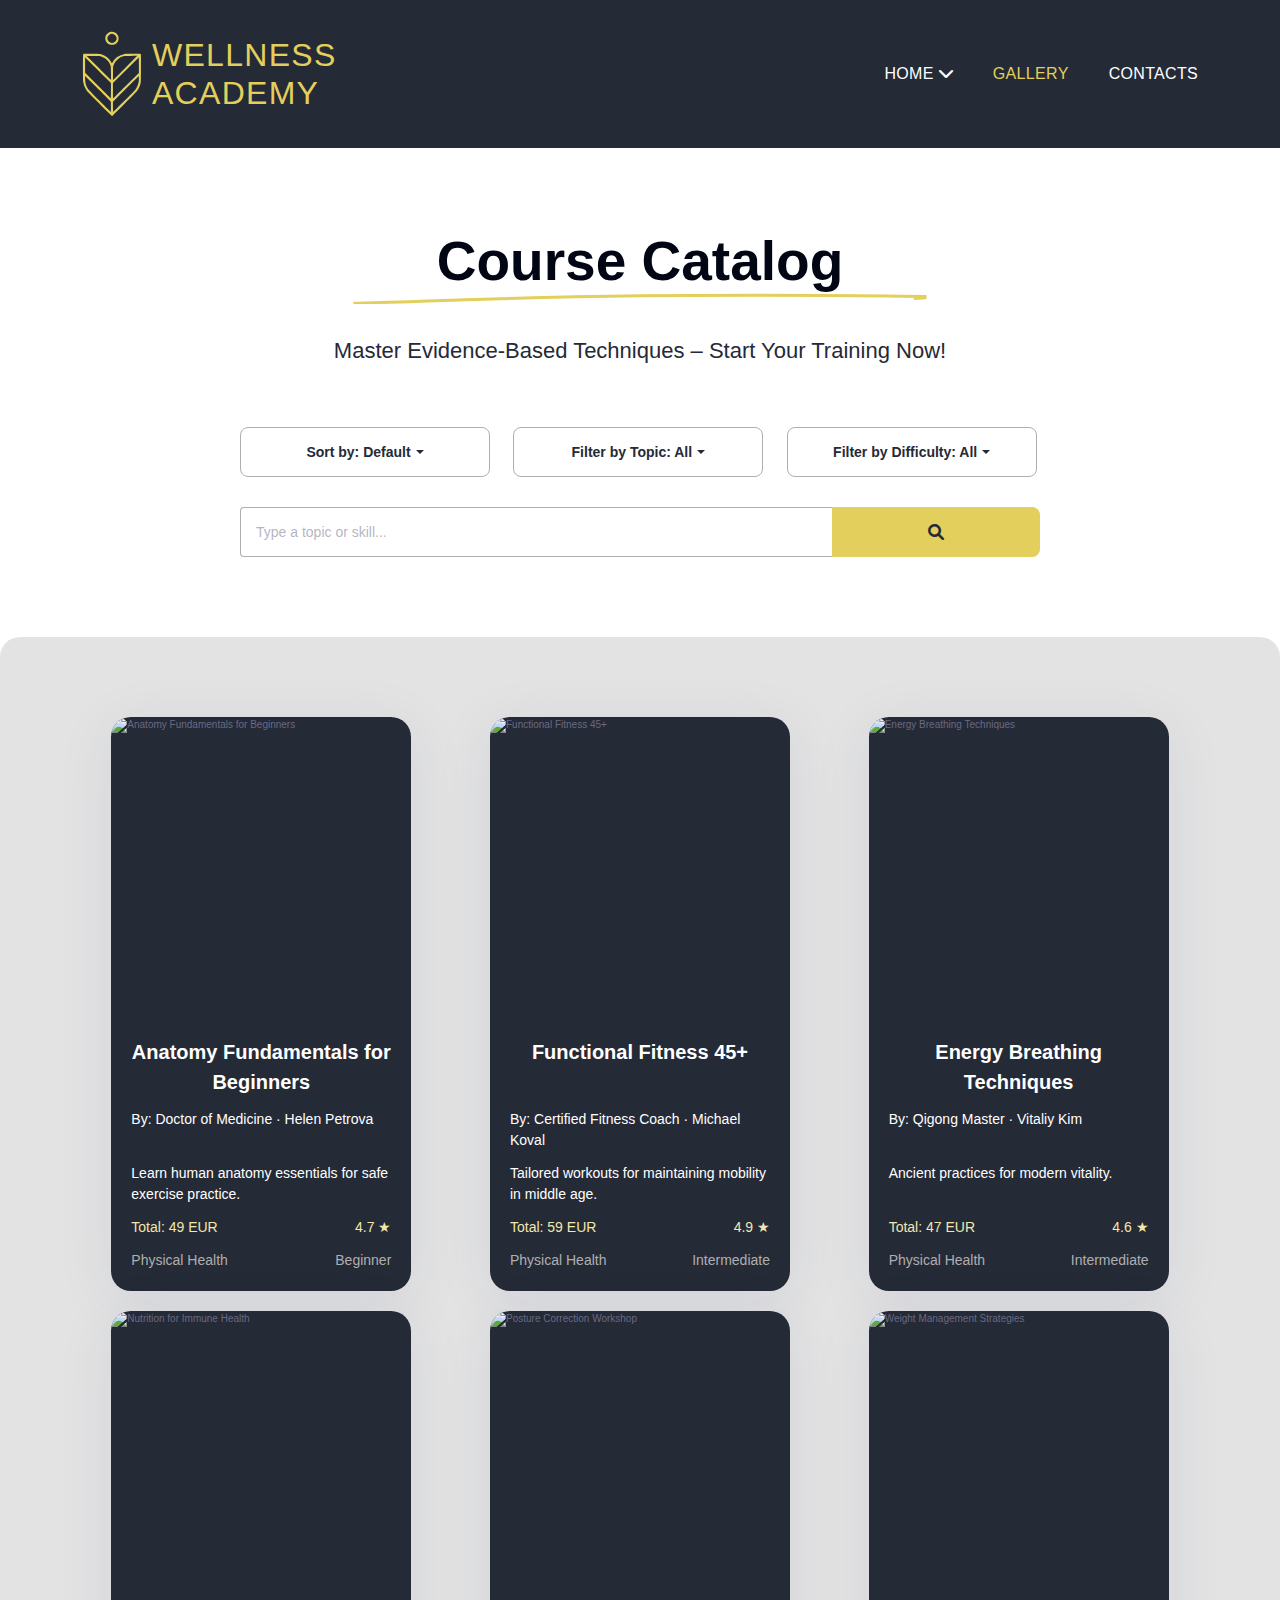
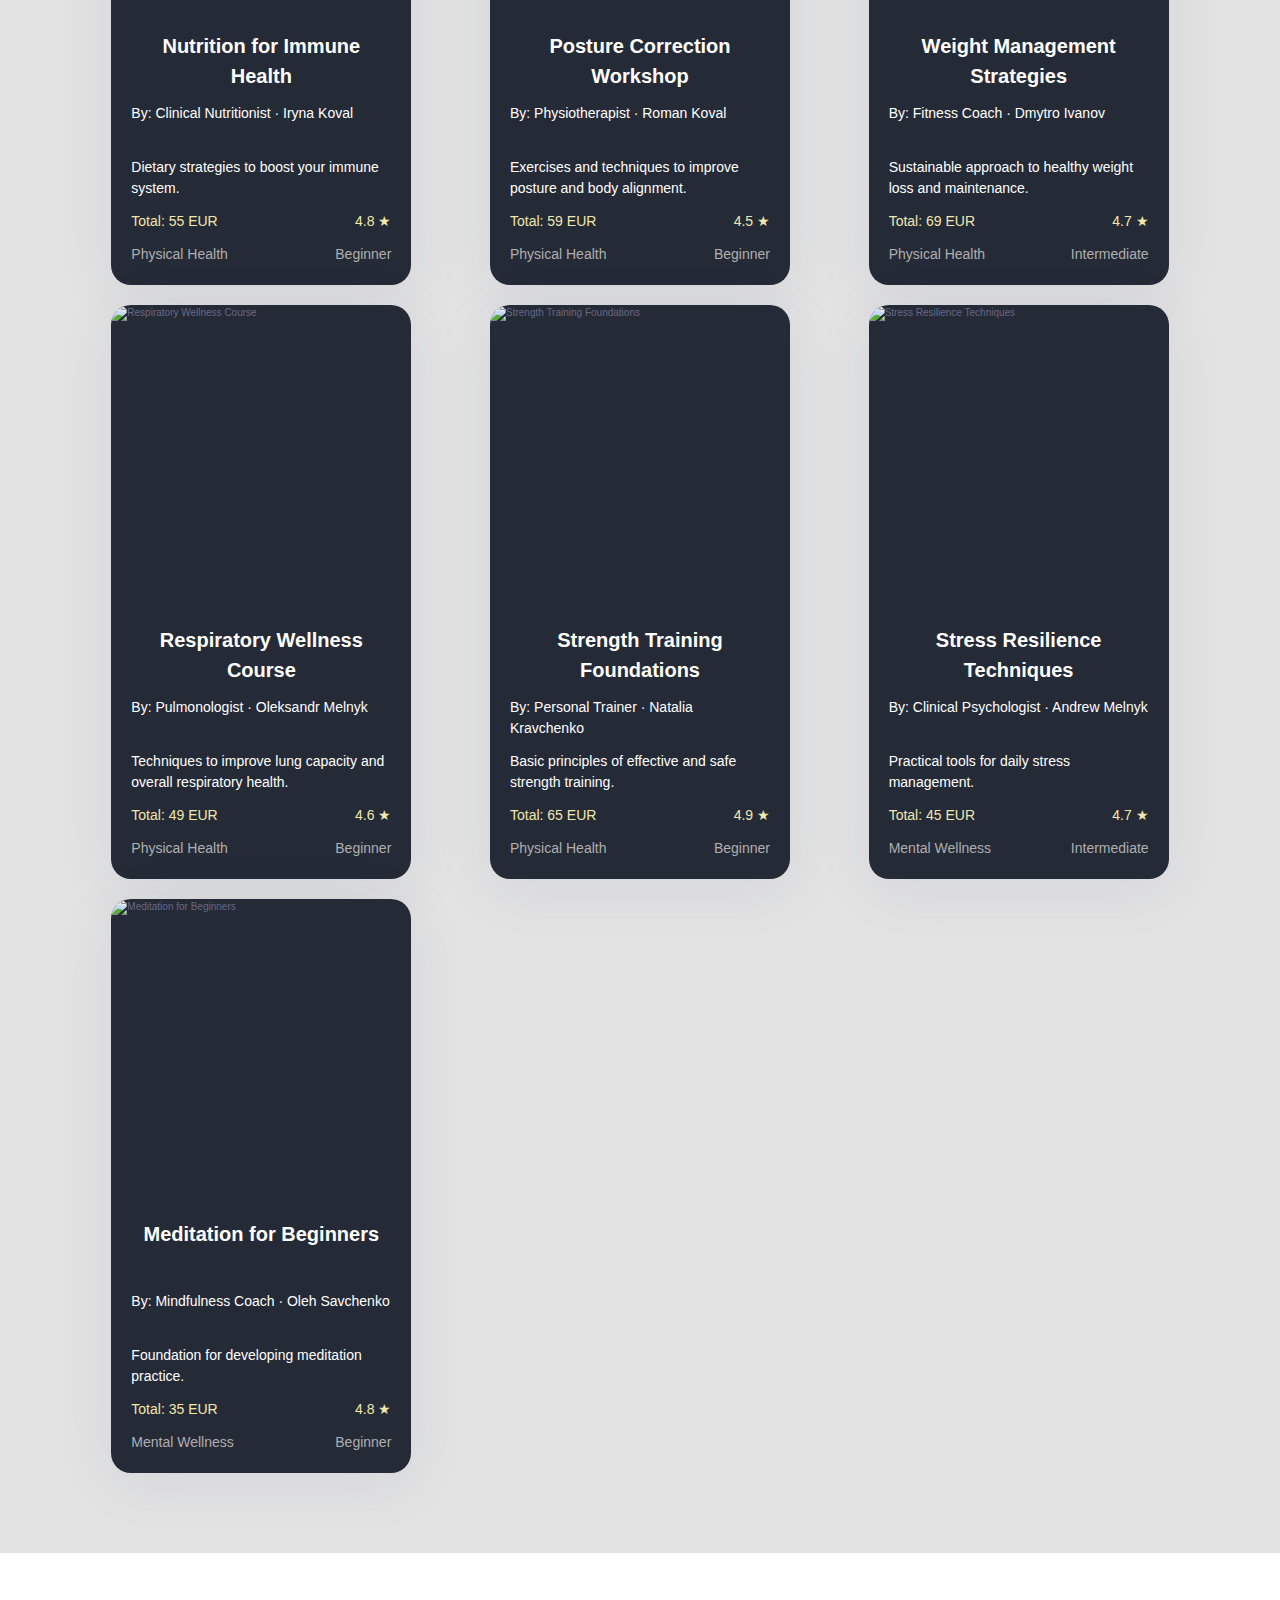
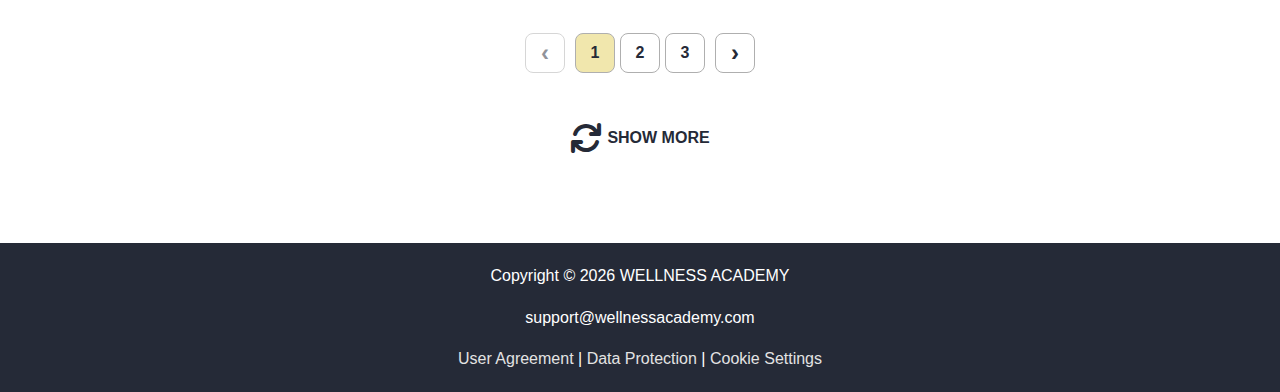
==== commit ecf7270b: "2" ====
--- a/pages/gallery.html
+++ b/pages/gallery.html
@@ -5,7 +5,7 @@
   <meta charset="UTF-8" />
   <meta name="viewport" content="width=device-width, initial-scale=1.0" />
   <title>Gallery - WELLNESS ACADEMY</title>
-  <base href="/" />
+  <base href="/wellness-academy/" />
   <link rel="shortcut icon" href="/assets/favicon.ico" type="image/x-icon" />
   <link rel="stylesheet" href="/styles/styles.min.css">
   <link rel="stylesheet" href="https://cdnjs.cloudflare.com/ajax/libs/font-awesome/6.0.0-beta3/css/all.min.css" />
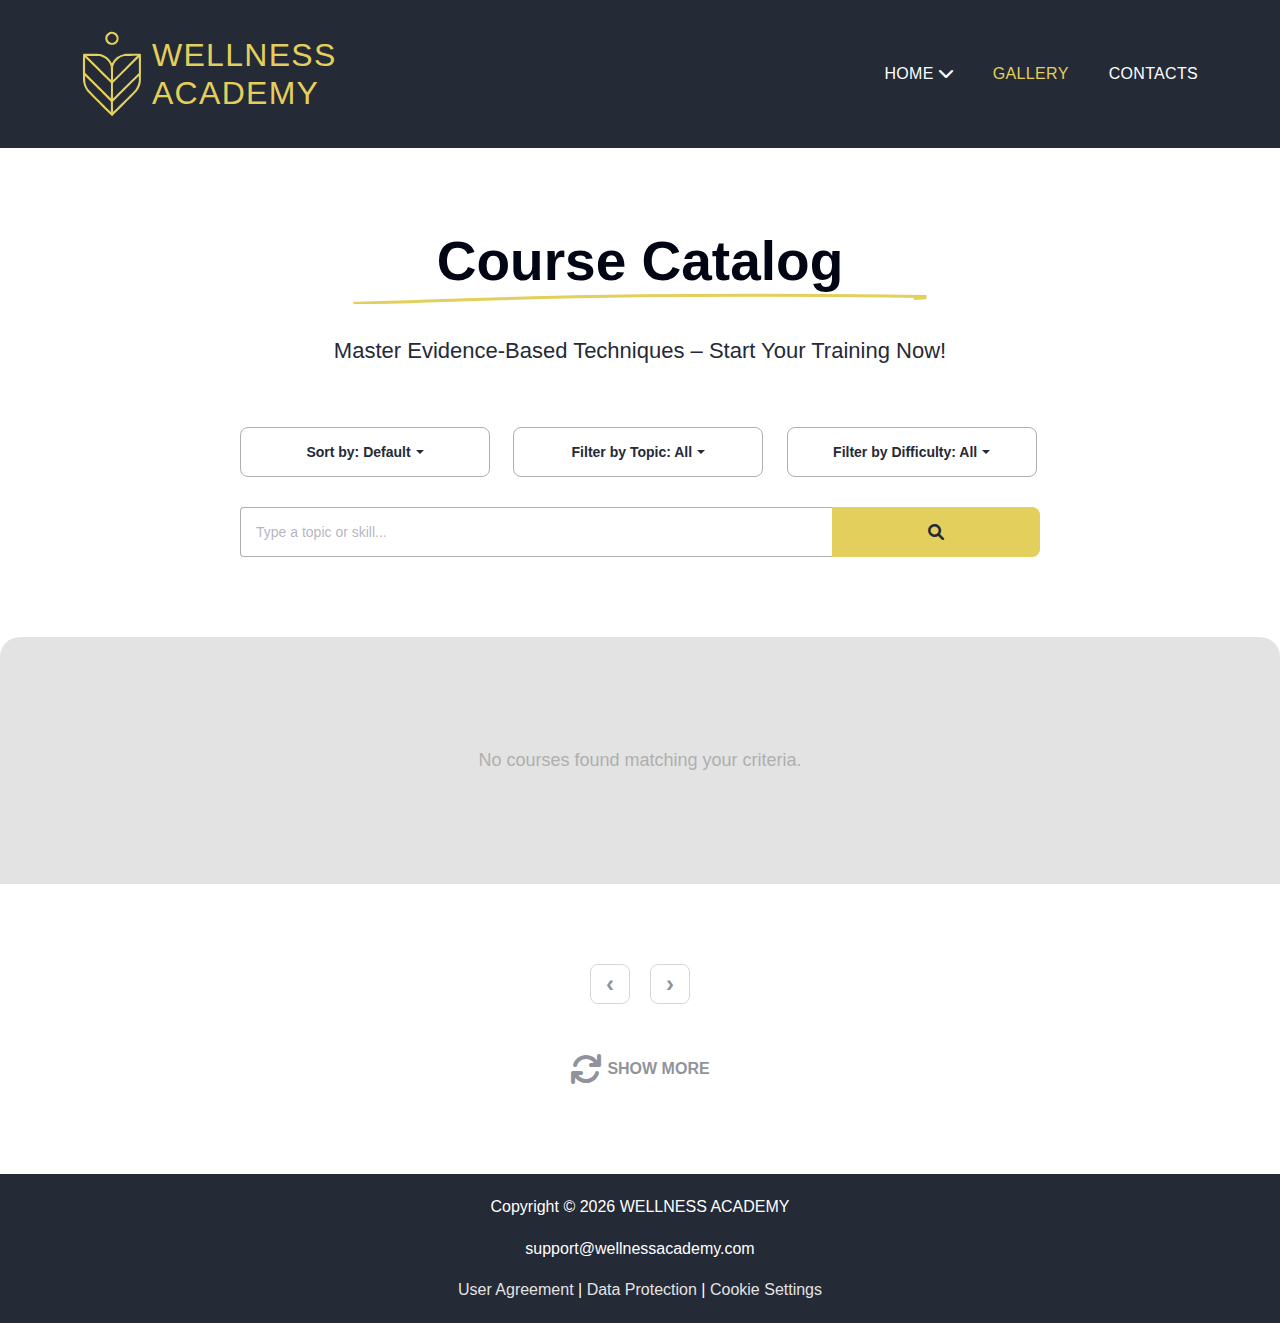
==== commit 11eb56e1: "4" ====
--- a/pages/gallery.html
+++ b/pages/gallery.html
@@ -5,11 +5,11 @@
   <meta charset="UTF-8" />
   <meta name="viewport" content="width=device-width, initial-scale=1.0" />
   <title>Gallery - WELLNESS ACADEMY</title>
-  <base href="/wellness-academy/" />
-  <link rel="shortcut icon" href="/assets/favicon.ico" type="image/x-icon" />
-  <link rel="stylesheet" href="/styles/styles.min.css">
+  <base href="/" />
+  <link rel="shortcut icon" href="./../assets/favicon.ico" type="image/x-icon" />
+  <link rel="stylesheet" href="./../styles/styles.min.css">
   <link rel="stylesheet" href="https://cdnjs.cloudflare.com/ajax/libs/font-awesome/6.0.0-beta3/css/all.min.css" />
-  <script src="../js/main.js" type="module" defer></script>
+  <script src="./../js/main.js" type="module" defer></script>
 </head>
 
 <body class="page__body">
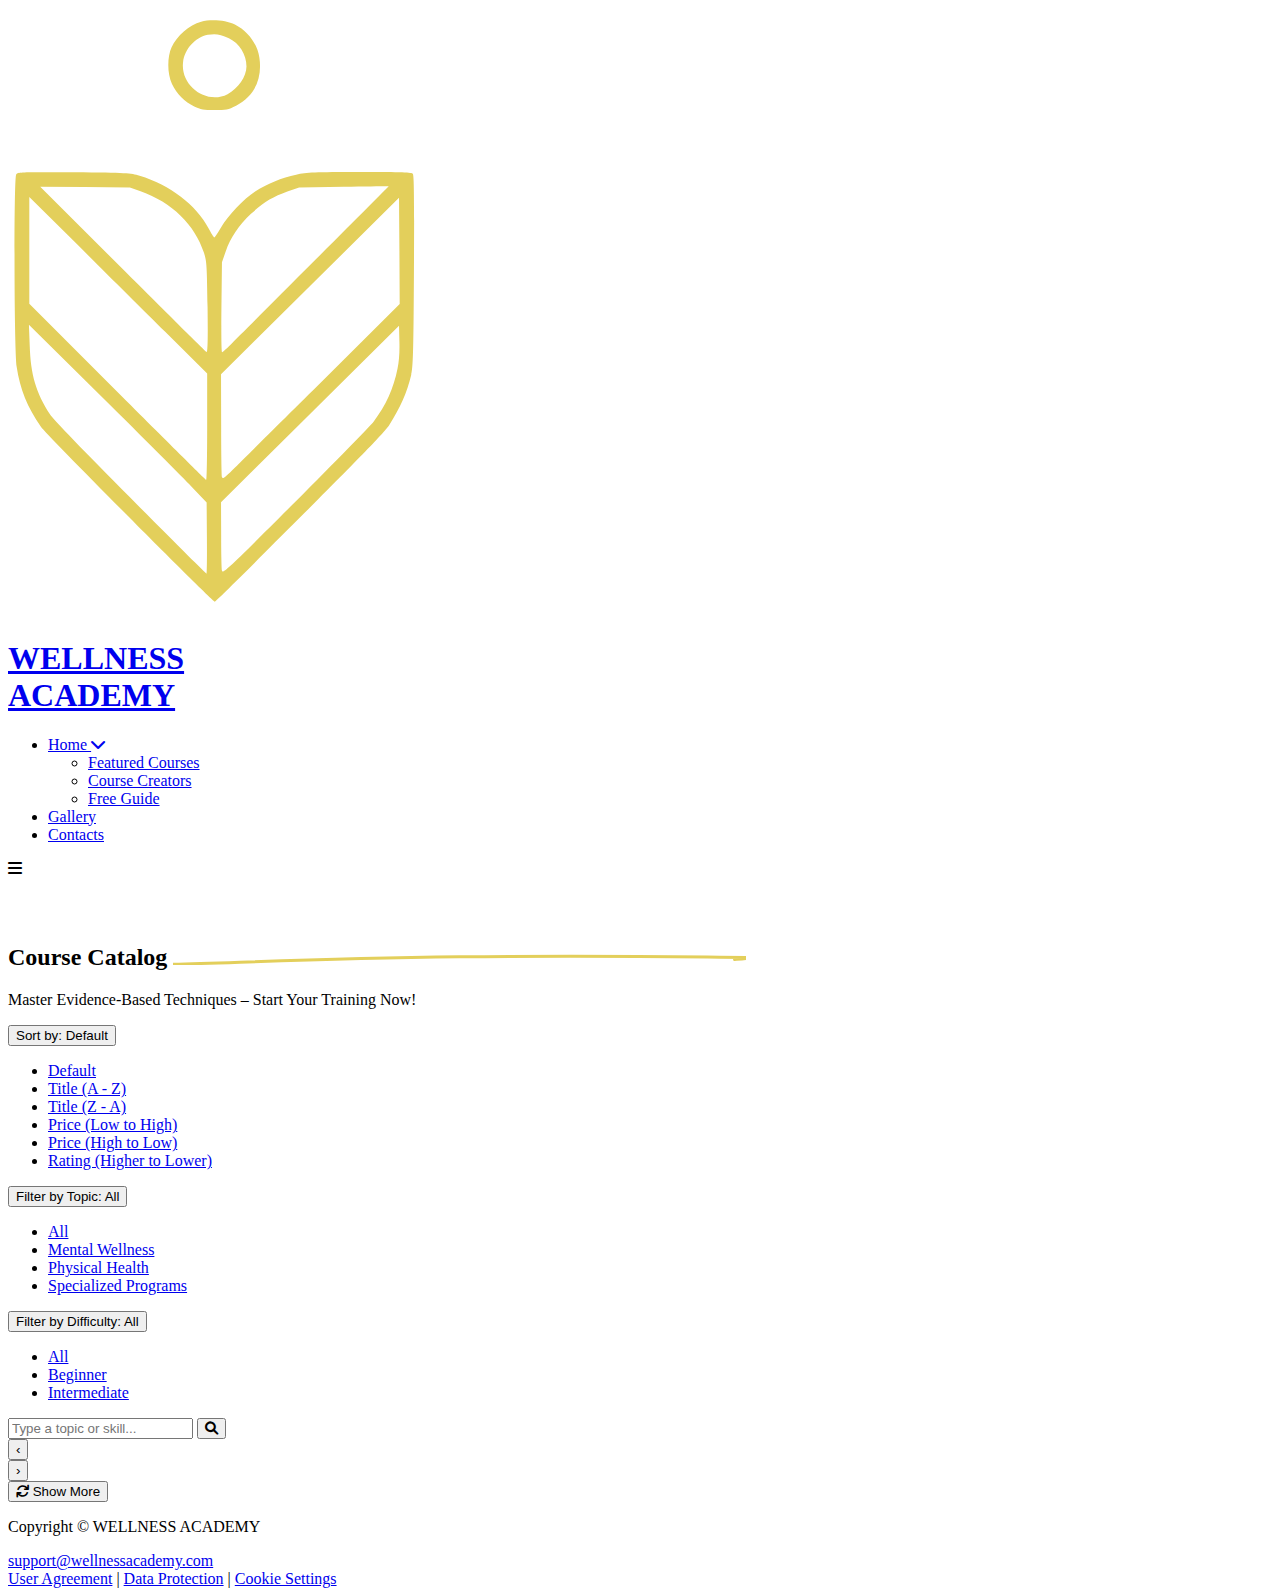
==== commit 4891588a: "5" ====
--- a/pages/gallery.html
+++ b/pages/gallery.html
@@ -6,10 +6,10 @@
   <meta name="viewport" content="width=device-width, initial-scale=1.0" />
   <title>Gallery - WELLNESS ACADEMY</title>
   <base href="/" />
-  <link rel="shortcut icon" href="./../assets/favicon.ico" type="image/x-icon" />
-  <link rel="stylesheet" href="./../styles/styles.min.css">
+  <link rel="shortcut icon" href="/wellness-academy/assets/favicon.ico" type="image/x-icon" />
+  <link rel="stylesheet" href="/wellness-academy/styles/styles.min.css">
   <link rel="stylesheet" href="https://cdnjs.cloudflare.com/ajax/libs/font-awesome/6.0.0-beta3/css/all.min.css" />
-  <script src="./../js/main.js" type="module" defer></script>
+  <script src="/wellness-academy/js/main.js" type="module" defer></script>
 </head>
 
 <body class="page__body">
